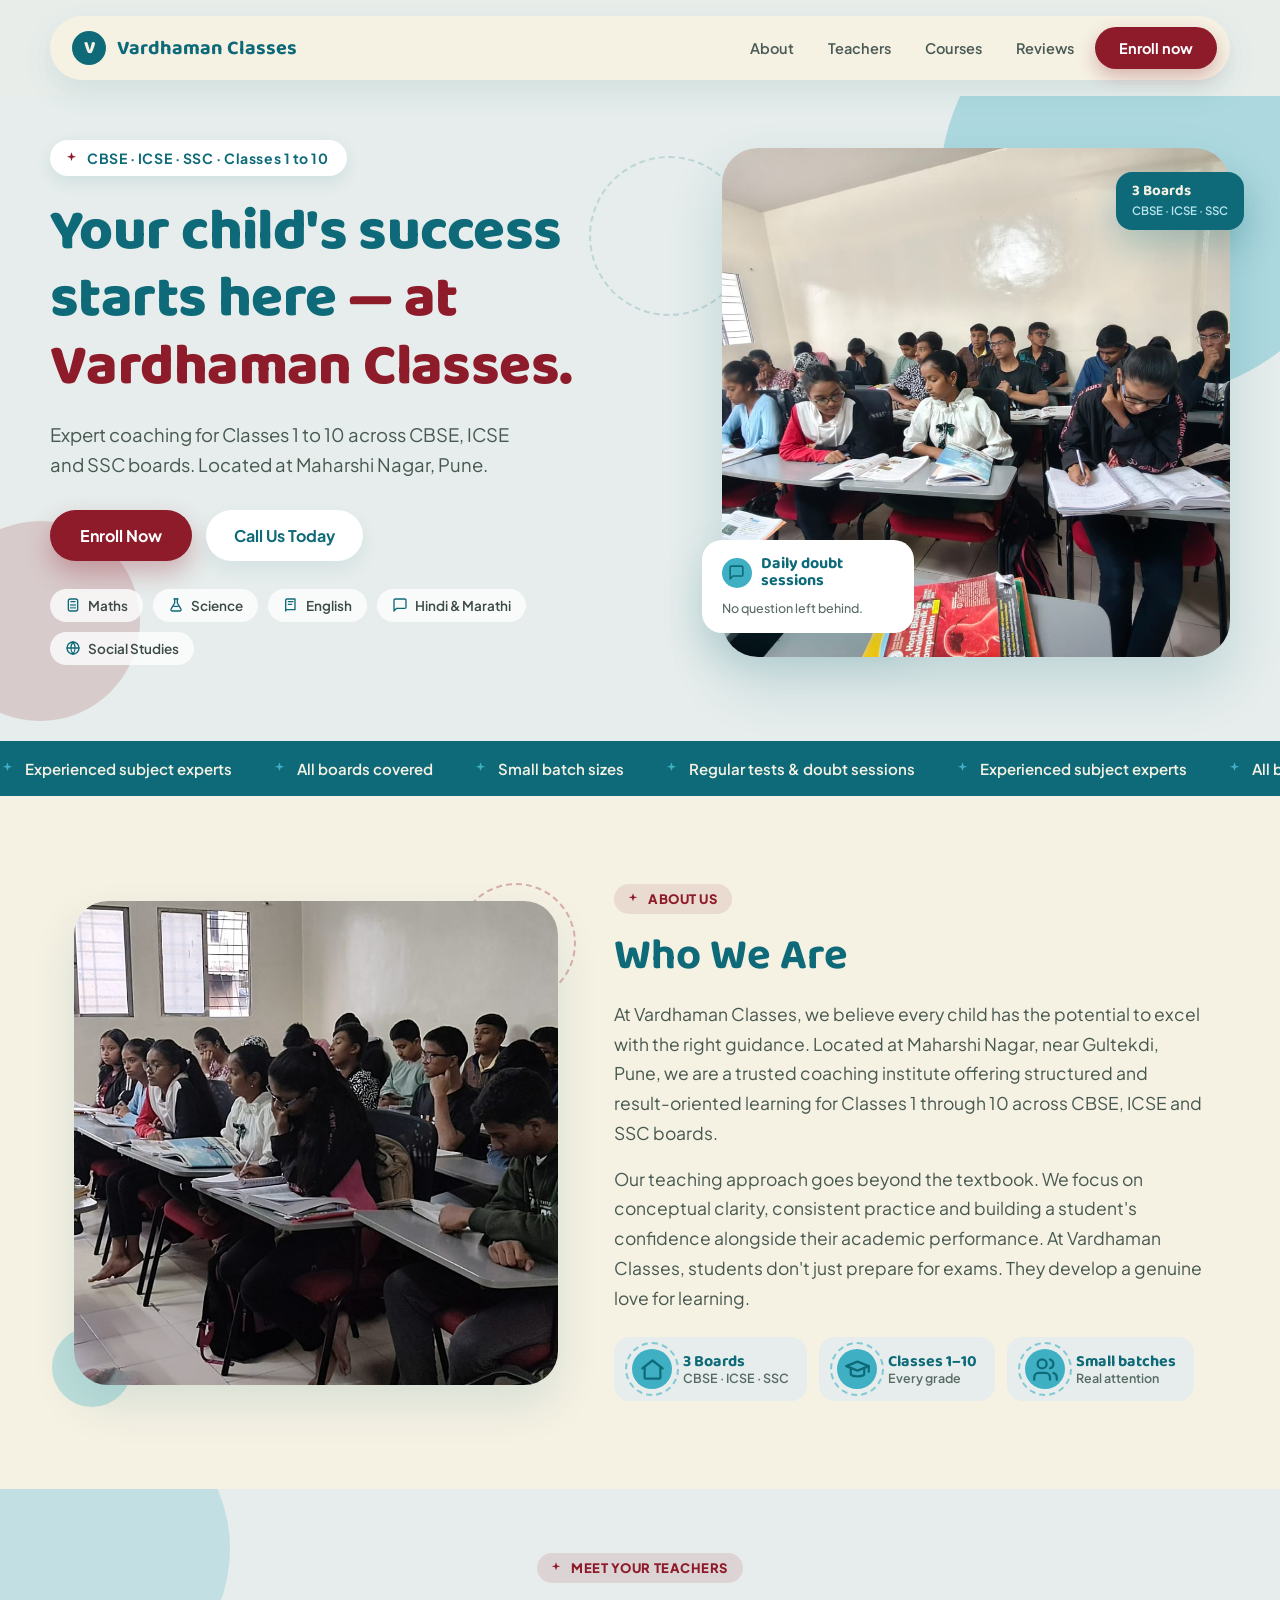
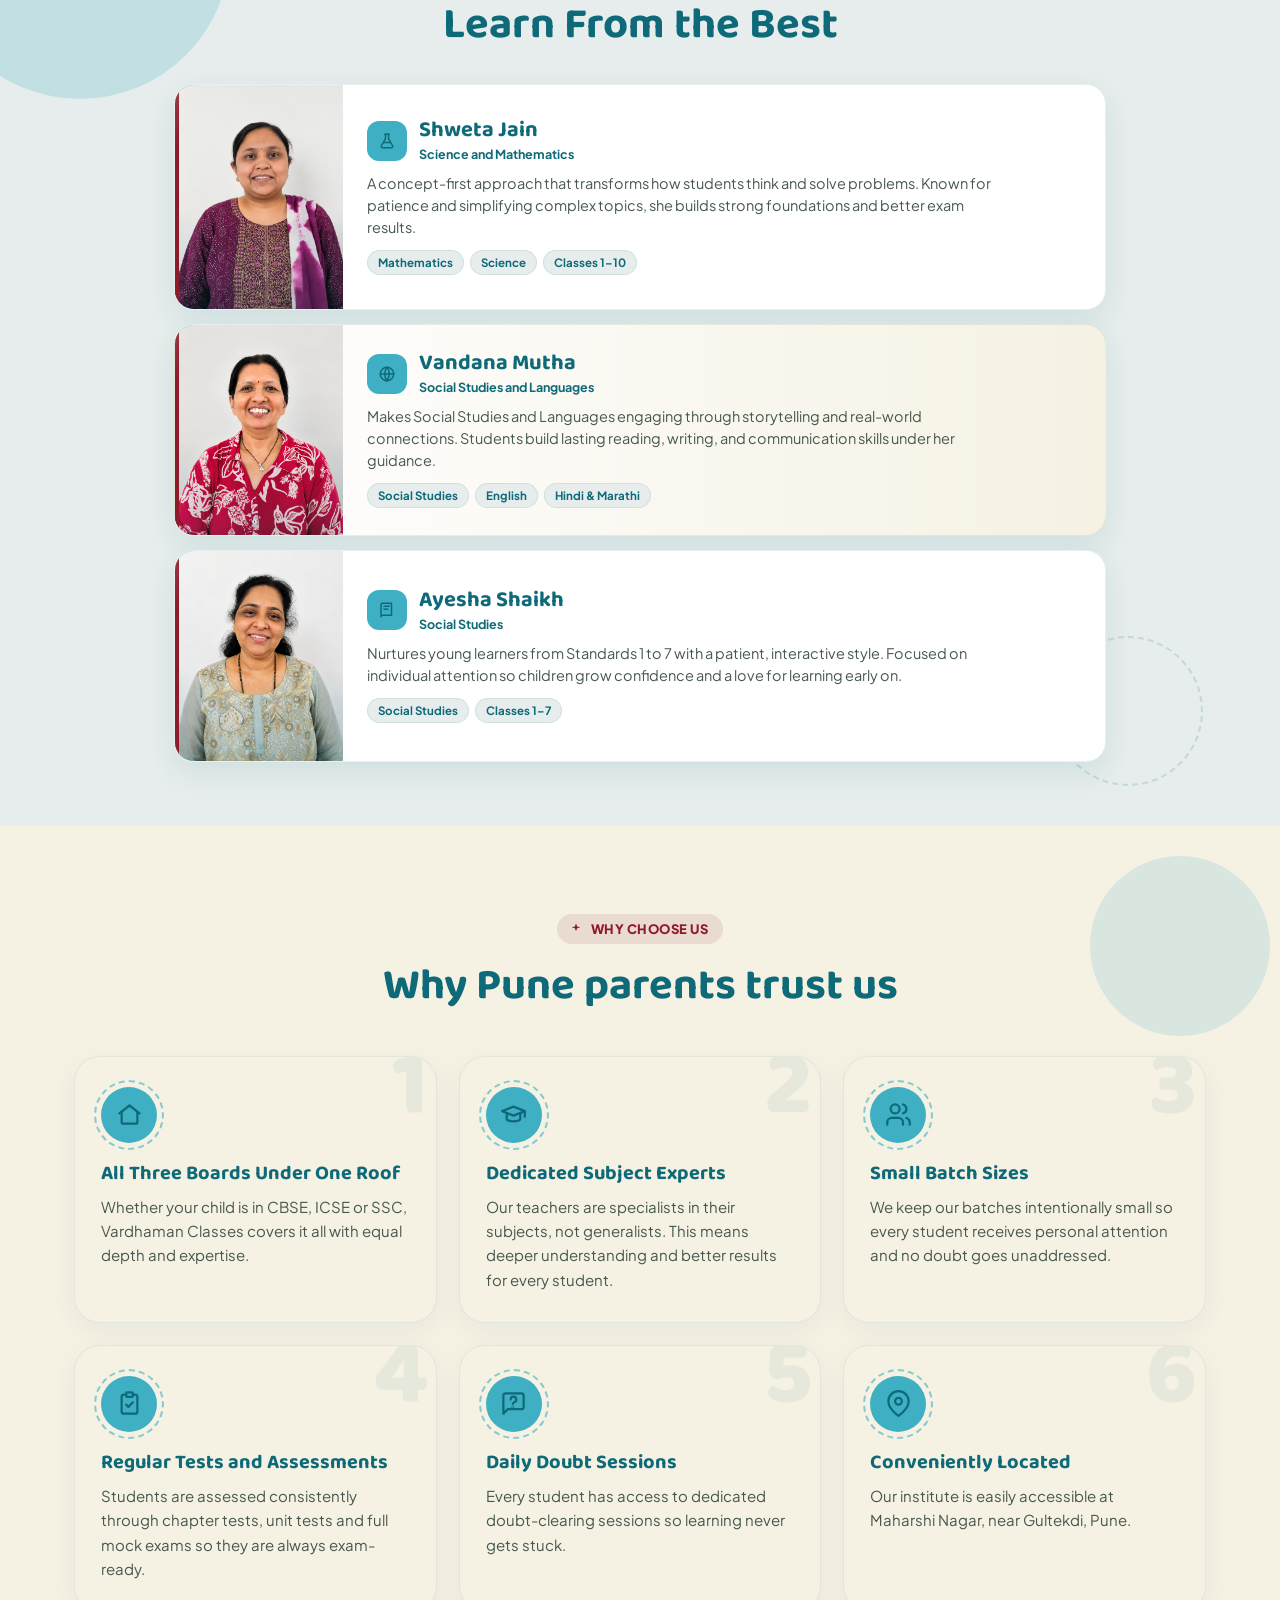
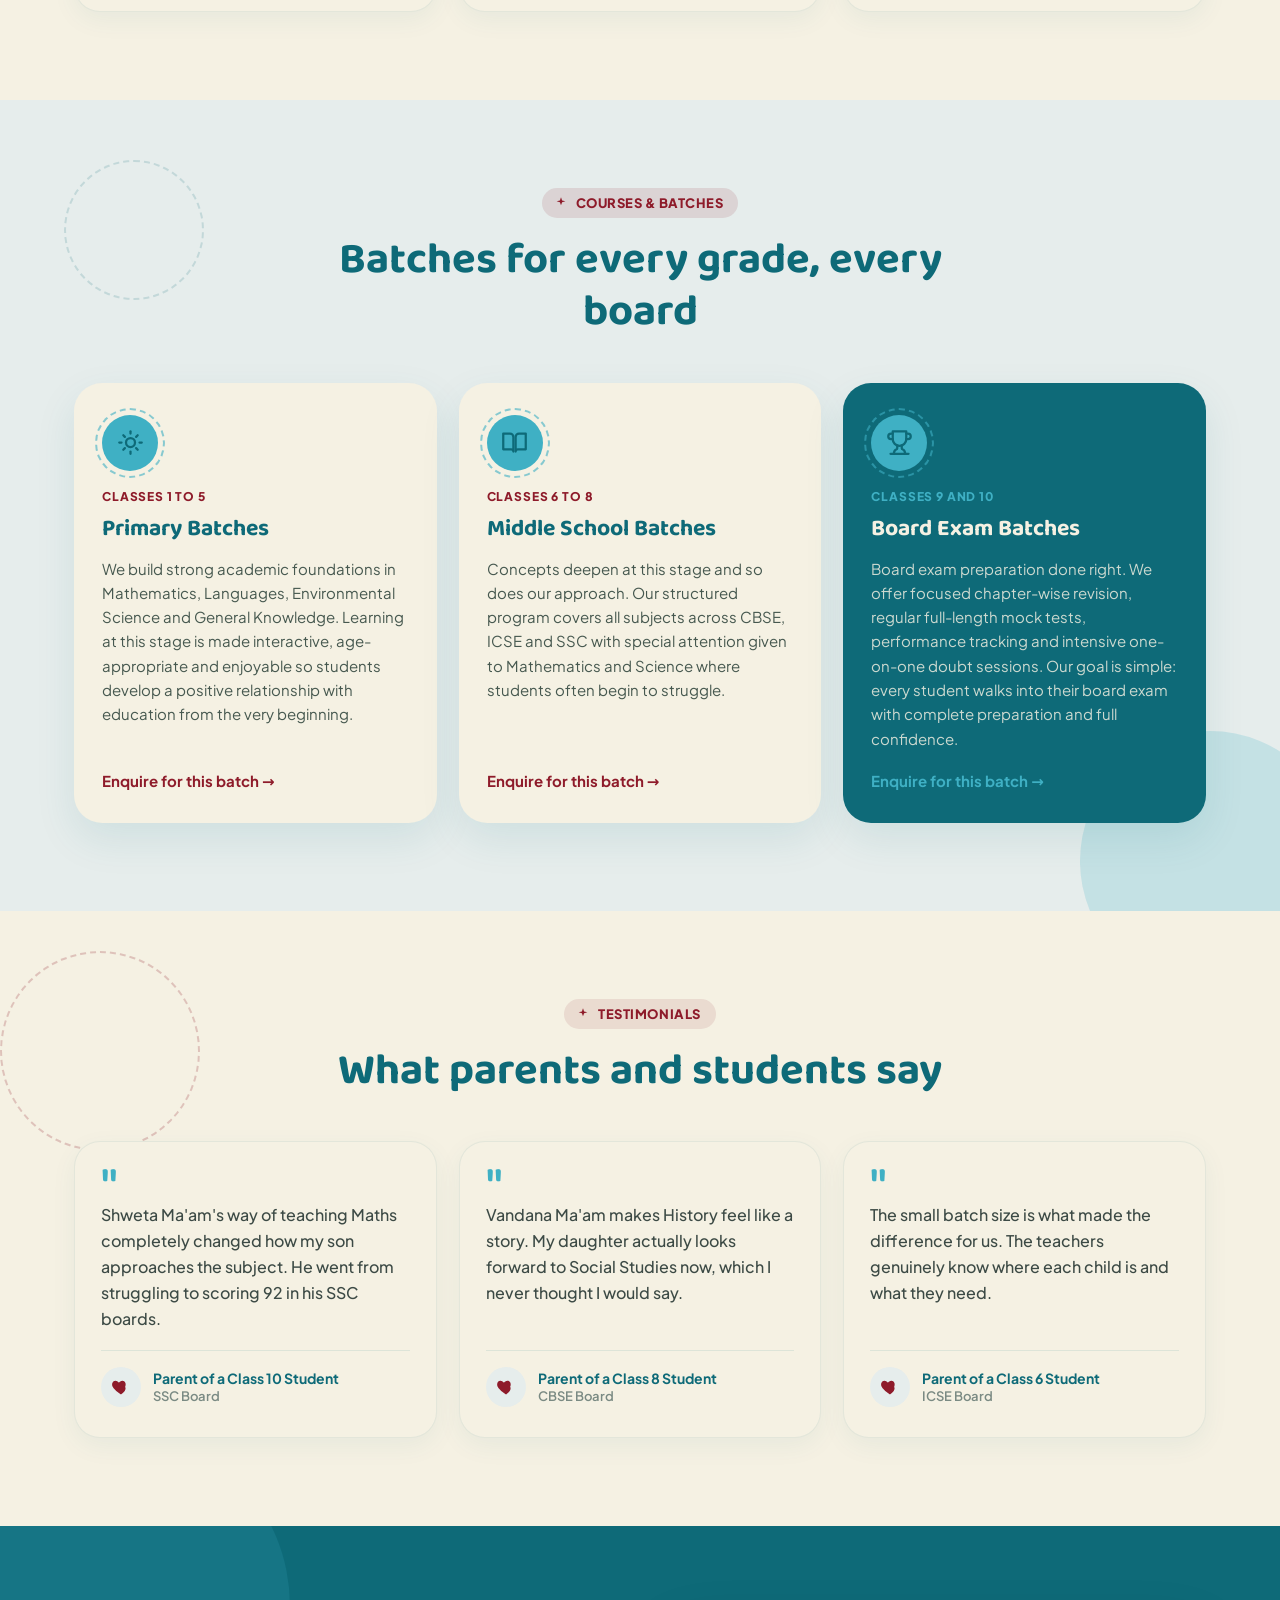
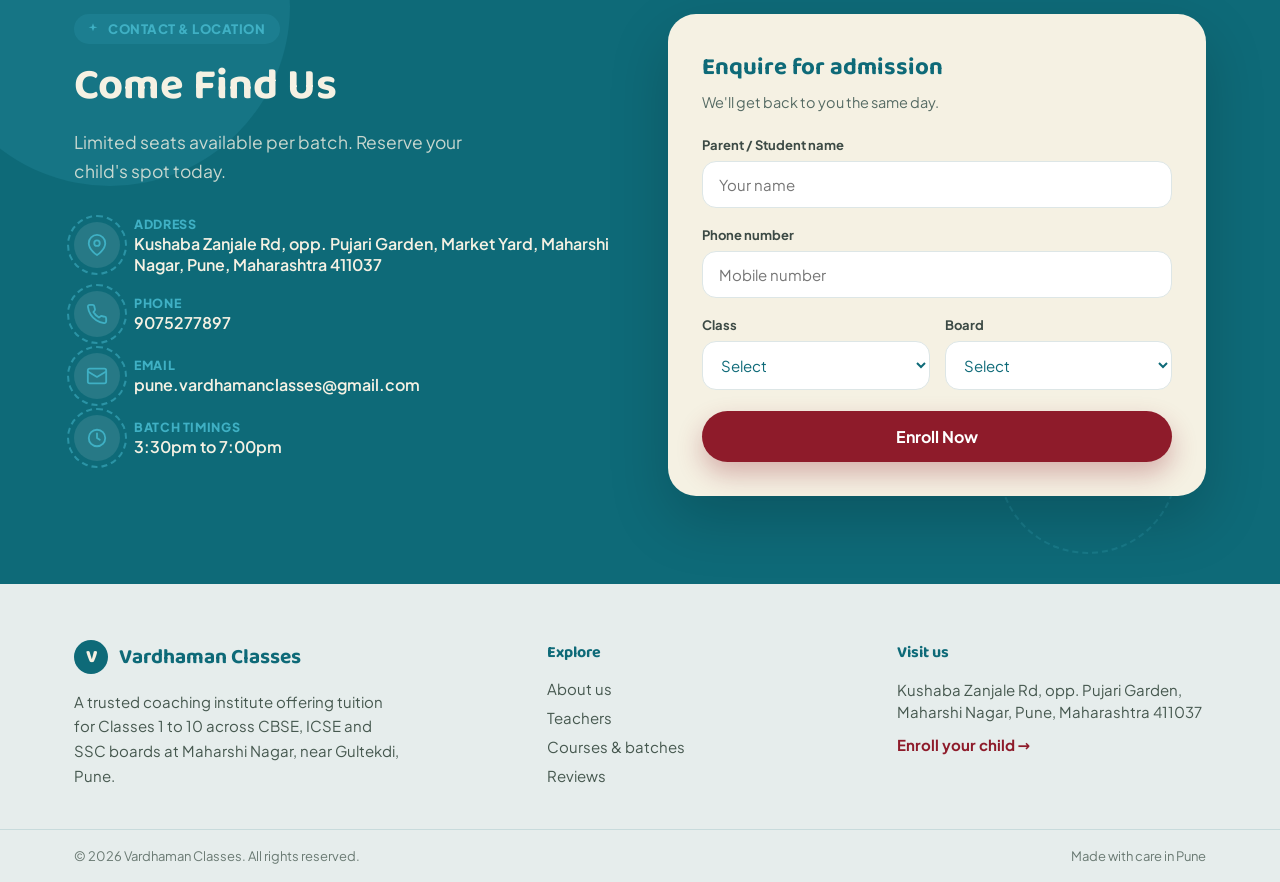
==== index.html @ 9eddd825 "Merge branch 'main' of https://github.com/PrachiDabi/VardhamanClasses" ====
<!DOCTYPE html>
<html lang="en">
<head>
  <meta charset="utf-8">
  <meta name="viewport" content="width=device-width, initial-scale=1">
  <title>Vardhaman Classes</title>
  <meta name="description" content="">
  <link rel="stylesheet" href="styles.css">
</head>
<body>

<div class="vc-page">

  <header class="vc-header">
    <nav class="vc-nav vc-pad-x">
      <a href="#home" class="vc-logo-link">
        <span class="vc-logo-icon" data-text="Navigation.BrandInitial"></span>
        <span class="vc-logo-text" data-text="Navigation.BrandName"></span>
      </a>
      <div class="vc-nav-actions">
        <span class="vc-navlinks" id="NavLinks"></span>
        <a href="#contact" class="vc-link vc-btn-nav" data-text="Navigation.EnrollLabel"></a>
      </div>
    </nav>
  </header>

  <section id="home" class="vc-section-anchor vc-hero">
    <div class="vc-blob vc-blob--hero-teal"></div>
    <div class="vc-blob vc-blob--hero-red"></div>
    <div class="vc-blob vc-blob--hero-ring"></div>
    <div class="vc-container vc-hero-grid vc-grid2 vc-pad-x">
      <div>
        <span class="vc-eyebrow vc-eyebrow--hero">
          <svg class="vc-icon-twinkle" width="15" height="15" viewBox="0 0 24 24" fill="#8E1B2A"><path d="M12 2l1.9 5.6L19.5 9l-5.6 1.9L12 16l-1.9-5.1L4.5 9l5.6-1.4z"/></svg>
          <span data-text="Hero.Tagline"></span>
        </span>
        <h1 class="vc-heading-xl">
          <span data-text="Hero.Heading"></span><span class="vc-text-accent" data-text="Hero.HeadingAccent"></span>
        </h1>
        <p class="vc-lead" data-text="Hero.Lead"></p>
        <div class="vc-actions">
          <a href="#contact" class="vc-link vc-btn-primary" data-text="Hero.PrimaryButton"></a>
          <a href="#contact" class="vc-link vc-btn-secondary" data-text="Hero.SecondaryButton" data-href="Hero.SecondaryHref"></a>
        </div>
        <div class="vc-tag-list" id="SubjectTags"></div>
      </div>
      <div class="vc-hero-media">
        <div class="vc-photo-frame vc-photo-fade" id="HeroPhotoFade" aria-label="Classroom photos"></div>
        <div class="vc-float-card vc-float-card--doubt">
          <div class="vc-float-card-row">
            <span class="vc-icon-circle">
              <svg width="17" height="17" viewBox="0 0 24 24" fill="none" stroke="#0E6A78" stroke-width="2.2" stroke-linecap="round" stroke-linejoin="round"><path d="M21 15a2 2 0 0 1-2 2H7l-4 4V5a2 2 0 0 1 2-2h14a2 2 0 0 1 2 2Z"/></svg>
            </span>
            <div class="vc-float-card-title" data-text="Hero.FloatingCardTitle"></div>
          </div>
          <div class="vc-float-card-body" data-text="Hero.FloatingCardBody"></div>
        </div>
        <div class="vc-board-badge">
          <div class="vc-board-badge-title" data-text="Hero.BoardsBadgeTitle"></div>
          <div class="vc-board-badge-sub" data-text="Hero.BoardsBadgeSubtitle"></div>
        </div>
      </div>
    </div>
  </section>

  <div class="vc-marquee-bar">
    <div class="vc-marquee-wrap">
      <div class="vc-marquee" id="TrustMarquee"></div>
    </div>
  </div>

  <section id="about" class="vc-section-anchor vc-about vc-grid2 vc-sec vc-pad-x">
    <div class="vc-about-media">
      <div class="vc-blob vc-blob--about-ring"></div>
      <div class="vc-blob vc-blob--about-teal"></div>
      <div class="vc-rise2 vc-photo-frame vc-photo-frame--about vc-photo-fade" id="AboutPhotoFade" aria-label="Classroom photos"></div>
    </div>
    <div>
      <span class="vc-rise2 vc-eyebrow">
        <svg class="vc-icon-twinkle" width="14" height="14" viewBox="0 0 24 24" fill="#8E1B2A"><path d="M12 2l1.9 5.6L19.5 9l-5.6 1.9L12 16l-1.9-5.1L4.5 9l5.6-1.4z"/></svg>
        <span data-text="About.Eyebrow"></span>
      </span>
      <h2 class="vc-rise2 vc-d1 vc-heading-lg" data-text="About.Heading"></h2>
      <div id="AboutParagraphs"></div>
      <div class="vc-rise2 vc-d3 vc-stats" id="AboutStats"></div>
    </div>
  </section>

  <section id="teachers" class="vc-section-anchor vc-section-muted vc-sec">
    <div class="vc-blob vc-blob--teachers"></div>
    <div class="vc-blob vc-blob--teachers-ring"></div>
    <div class="vc-section-inner vc-pad-x">
      <div class="vc-section-header">
        <span class="vc-rise2 vc-eyebrow vc-eyebrow--teachers">
          <svg class="vc-icon-twinkle" width="14" height="14" viewBox="0 0 24 24" fill="#8E1B2A"><path d="M12 2l1.9 5.6L19.5 9l-5.6 1.9L12 16l-1.9-5.1L4.5 9l5.6-1.4z"/></svg>
          <span data-text="Teachers.Eyebrow"></span>
        </span>
        <h2 class="vc-rise2 vc-d1 vc-heading-lg" data-text="Teachers.Heading"></h2>
      </div>
      <div class="vc-teacher-grid vc-stagger" id="TeacherGrid"></div>
    </div>
  </section>

  <section class="vc-section-anchor vc-section vc-pad-x">
    <div class="vc-blob vc-blob--reasons"></div>
    <div class="vc-section-header">
      <span class="vc-rise2 vc-eyebrow">
        <svg class="vc-icon-twinkle" width="14" height="14" viewBox="0 0 24 24" fill="#8E1B2A"><path d="M12 2l1.9 5.6L19.5 9l-5.6 1.9L12 16l-1.9-5.1L4.5 9l5.6-1.4z"/></svg>
        <span data-text="Reasons.Eyebrow"></span>
      </span>
      <h2 class="vc-rise2 vc-d1 vc-heading-lg" data-text="Reasons.Heading"></h2>
    </div>
    <div class="vc-grid3 vc-stagger" id="ReasonGrid"></div>
  </section>

  <section id="courses" class="vc-section-anchor vc-section-muted vc-sec">
    <div class="vc-blob vc-blob--courses"></div>
    <div class="vc-blob vc-blob--courses-ring"></div>
    <div class="vc-section-inner vc-pad-x">
      <div class="vc-section-header">
        <span class="vc-rise2 vc-eyebrow vc-eyebrow--courses">
          <svg class="vc-icon-twinkle" width="14" height="14" viewBox="0 0 24 24" fill="#8E1B2A"><path d="M12 2l1.9 5.6L19.5 9l-5.6 1.9L12 16l-1.9-5.1L4.5 9l5.6-1.4z"/></svg>
          <span data-text="Courses.Eyebrow"></span>
        </span>
        <h2 class="vc-rise2 vc-d1 vc-heading-lg" data-text="Courses.Heading"></h2>
      </div>
      <div class="vc-grid3 vc-stagger" id="BatchGrid"></div>
    </div>
  </section>

  <section id="reviews" class="vc-section-anchor vc-section vc-pad-x">
    <div class="vc-blob vc-blob--reviews-ring"></div>
    <div class="vc-section-header">
      <span class="vc-rise2 vc-eyebrow">
        <svg class="vc-icon-twinkle" width="14" height="14" viewBox="0 0 24 24" fill="#8E1B2A"><path d="M12 2l1.9 5.6L19.5 9l-5.6 1.9L12 16l-1.9-5.1L4.5 9l5.6-1.4z"/></svg>
        <span data-text="Reviews.Eyebrow"></span>
      </span>
      <h2 class="vc-rise2 vc-d1 vc-heading-lg" data-text="Reviews.Heading"></h2>
    </div>
    <div class="vc-grid3 vc-stagger" id="ReviewGrid"></div>
  </section>

  <section id="contact" class="vc-section-anchor vc-contact vc-sec">
    <div class="vc-blob vc-blob--contact-teal"></div>
    <div class="vc-blob vc-blob--contact-ring"></div>
    <div class="vc-container vc-contact-grid vc-grid2 vc-pad-x vc-section-inner">
      <div>
        <span class="vc-rise2 vc-eyebrow vc-eyebrow--contact">
          <svg class="vc-icon-twinkle" width="14" height="14" viewBox="0 0 24 24" fill="#3FB0C4"><path d="M12 2l1.9 5.6L19.5 9l-5.6 1.9L12 16l-1.9-5.1L4.5 9l5.6-1.4z"/></svg>
          <span data-text="Contact.Eyebrow"></span>
        </span>
        <h2 class="vc-rise2 vc-d1 vc-heading-lg vc-heading-lg--light" data-text="Contact.Heading"></h2>
        <p class="vc-rise2 vc-d2 vc-lead vc-lead--light" data-text="Contact.Lead"></p>
        <div class="vc-rise2 vc-d3 vc-contact-rows" id="ContactRows"></div>
      </div>

      <div class="vc-rise2 vc-d2 vc-form-panel">
        <div id="FormSuccess" class="vc-form-success" hidden>
          <div class="vc-form-success-icon">✓</div>
          <h3 class="vc-form-success-title" data-text="Contact.Form.SuccessTitle"></h3>
          <p class="vc-form-success-text" data-text="Contact.Form.SuccessMessage"></p>
          <button type="button" class="vc-form-reset" id="FormResetBtn" data-text="Contact.Form.ResetButton"></button>
        </div>
        <div id="FormPanel">
          <h3 class="vc-form-title" data-text="Contact.Form.Title"></h3>
          <p class="vc-form-subtitle" data-text="Contact.Form.Subtitle"></p>
          <form id="EnrollForm" class="vc-form-fields" novalidate>
            <label class="vc-field">
              <span class="vc-field-label" data-text="Contact.Form.NameLabel"></span>
              <input class="vc-field-input" id="FormName" name="name" data-placeholder="Contact.Form.NamePlaceholder" required>
            </label>
            <label class="vc-field">
              <span class="vc-field-label" data-text="Contact.Form.PhoneLabel"></span>
              <input class="vc-field-input" id="FormPhone" name="phone" data-placeholder="Contact.Form.PhonePlaceholder" required>
            </label>
            <div class="vc-form-row">
              <label class="vc-field">
                <span class="vc-field-label" data-text="Contact.Form.ClassLabel"></span>
                <select class="vc-field-input vc-field-input--select" id="FormGrade" name="grade">
                  <option value="" data-text="Contact.Form.ClassPlaceholder"></option>
                </select>
              </label>
              <label class="vc-field">
                <span class="vc-field-label" data-text="Contact.Form.BoardLabel"></span>
                <select class="vc-field-input vc-field-input--select" id="FormBoard" name="board">
                  <option value="" data-text="Contact.Form.ClassPlaceholder"></option>
                </select>
              </label>
            </div>
            <button type="submit" class="vc-link vc-btn-primary vc-form-submit" data-text="Contact.Form.SubmitButton"></button>
            <div class="vc-form-error" id="FormError" hidden data-text="Contact.Form.ErrorMessage"></div>
          </form>
        </div>
      </div>
    </div>
  </section>

  <footer class="vc-footer">
    <div class="vc-footer-grid vc-pad-x">
      <div>
        <div class="vc-footer-brand">
          <span class="vc-logo-icon" data-text="Footer.BrandInitial"></span>
          <span class="vc-footer-logo-text" data-text="Footer.BrandName"></span>
        </div>
        <p class="vc-footer-desc" data-text="Footer.Description"></p>
      </div>
      <div>
        <div class="vc-footer-heading" data-text="Footer.ExploreHeading"></div>
        <div class="vc-footer-links" id="FooterLinks"></div>
      </div>
      <div>
        <div class="vc-footer-heading" data-text="Footer.VisitHeading"></div>
        <div class="vc-footer-visit">
          <span><span data-text="Footer.AddressLine1"></span><br><span data-text="Footer.AddressLine2"></span></span>
          <a href="#contact" class="vc-link vc-footer-enroll" data-text="Footer.EnrollLink"></a>
        </div>
      </div>
    </div>
    <div class="vc-footer-bar">
      <div class="vc-footer-bar-inner vc-pad-x">
        <span id="CopyrightText"></span>
        <span data-text="Footer.Tagline"></span>
      </div>
    </div>
  </footer>

</div>

<script src="content.js"></script>
<script src="script.js"></script>
</body>
</html>
---- styles.css ----
/* devanagari */
  @font-face {
    font-family: 'Baloo 2';
    font-style: normal;
    font-weight: 500;
    font-display: swap;
    src: url("assets/6ccb0ebc-e038-4bd1-8891-a103fa985c6a.woff2") format('woff2');
    unicode-range: U+0900-097F, U+1CD0-1CF9, U+200C-200D, U+20A8, U+20B9, U+20F0, U+25CC, U+A830-A839, U+A8E0-A8FF, U+11B00-11B09;
  }

  /* vietnamese */
  @font-face {
    font-family: 'Baloo 2';
    font-style: normal;
    font-weight: 500;
    font-display: swap;
    src: url("assets/c7738c8e-c5d6-49de-beea-738d5f685026.woff2") format('woff2');
    unicode-range: U+0102-0103, U+0110-0111, U+0128-0129, U+0168-0169, U+01A0-01A1, U+01AF-01B0, U+0300-0301, U+0303-0304, U+0308-0309, U+0323, U+0329, U+1EA0-1EF9, U+20AB;
  }

  /* latin-ext */
  @font-face {
    font-family: 'Baloo 2';
    font-style: normal;
    font-weight: 500;
    font-display: swap;
    src: url("assets/5fad785d-a819-486f-9508-4cfa91f8b4df.woff2") format('woff2');
    unicode-range: U+0100-02BA, U+02BD-02C5, U+02C7-02CC, U+02CE-02D7, U+02DD-02FF, U+0304, U+0308, U+0329, U+1D00-1DBF, U+1E00-1E9F, U+1EF2-1EFF, U+2020, U+20A0-20AB, U+20AD-20C0, U+2113, U+2C60-2C7F, U+A720-A7FF;
  }

  /* latin */
  @font-face {
    font-family: 'Baloo 2';
    font-style: normal;
    font-weight: 500;
    font-display: swap;
    src: url("assets/ccffdc59-f78f-4c13-9918-10d30cff7e23.woff2") format('woff2');
    unicode-range: U+0000-00FF, U+0131, U+0152-0153, U+02BB-02BC, U+02C6, U+02DA, U+02DC, U+0304, U+0308, U+0329, U+2000-206F, U+20AC, U+2122, U+2191, U+2193, U+2212, U+2215, U+FEFF, U+FFFD;
  }

  /* devanagari */
  @font-face {
    font-family: 'Baloo 2';
    font-style: normal;
    font-weight: 600;
    font-display: swap;
    src: url("assets/6ccb0ebc-e038-4bd1-8891-a103fa985c6a.woff2") format('woff2');
    unicode-range: U+0900-097F, U+1CD0-1CF9, U+200C-200D, U+20A8, U+20B9, U+20F0, U+25CC, U+A830-A839, U+A8E0-A8FF, U+11B00-11B09;
  }

  /* vietnamese */
  @font-face {
    font-family: 'Baloo 2';
    font-style: normal;
    font-weight: 600;
    font-display: swap;
    src: url("assets/c7738c8e-c5d6-49de-beea-738d5f685026.woff2") format('woff2');
    unicode-range: U+0102-0103, U+0110-0111, U+0128-0129, U+0168-0169, U+01A0-01A1, U+01AF-01B0, U+0300-0301, U+0303-0304, U+0308-0309, U+0323, U+0329, U+1EA0-1EF9, U+20AB;
  }

  /* latin-ext */
  @font-face {
    font-family: 'Baloo 2';
    font-style: normal;
    font-weight: 600;
    font-display: swap;
    src: url("assets/5fad785d-a819-486f-9508-4cfa91f8b4df.woff2") format('woff2');
    unicode-range: U+0100-02BA, U+02BD-02C5, U+02C7-02CC, U+02CE-02D7, U+02DD-02FF, U+0304, U+0308, U+0329, U+1D00-1DBF, U+1E00-1E9F, U+1EF2-1EFF, U+2020, U+20A0-20AB, U+20AD-20C0, U+2113, U+2C60-2C7F, U+A720-A7FF;
  }

  /* latin */
  @font-face {
    font-family: 'Baloo 2';
    font-style: normal;
    font-weight: 600;
    font-display: swap;
    src: url("assets/ccffdc59-f78f-4c13-9918-10d30cff7e23.woff2") format('woff2');
    unicode-range: U+0000-00FF, U+0131, U+0152-0153, U+02BB-02BC, U+02C6, U+02DA, U+02DC, U+0304, U+0308, U+0329, U+2000-206F, U+20AC, U+2122, U+2191, U+2193, U+2212, U+2215, U+FEFF, U+FFFD;
  }

  /* devanagari */
  @font-face {
    font-family: 'Baloo 2';
    font-style: normal;
    font-weight: 700;
    font-display: swap;
    src: url("assets/6ccb0ebc-e038-4bd1-8891-a103fa985c6a.woff2") format('woff2');
    unicode-range: U+0900-097F, U+1CD0-1CF9, U+200C-200D, U+20A8, U+20B9, U+20F0, U+25CC, U+A830-A839, U+A8E0-A8FF, U+11B00-11B09;
  }

  /* vietnamese */
  @font-face {
    font-family: 'Baloo 2';
    font-style: normal;
    font-weight: 700;
    font-display: swap;
    src: url("assets/c7738c8e-c5d6-49de-beea-738d5f685026.woff2") format('woff2');
    unicode-range: U+0102-0103, U+0110-0111, U+0128-0129, U+0168-0169, U+01A0-01A1, U+01AF-01B0, U+0300-0301, U+0303-0304, U+0308-0309, U+0323, U+0329, U+1EA0-1EF9, U+20AB;
  }

  /* latin-ext */
  @font-face {
    font-family: 'Baloo 2';
    font-style: normal;
    font-weight: 700;
    font-display: swap;
    src: url("assets/5fad785d-a819-486f-9508-4cfa91f8b4df.woff2") format('woff2');
    unicode-range: U+0100-02BA, U+02BD-02C5, U+02C7-02CC, U+02CE-02D7, U+02DD-02FF, U+0304, U+0308, U+0329, U+1D00-1DBF, U+1E00-1E9F, U+1EF2-1EFF, U+2020, U+20A0-20AB, U+20AD-20C0, U+2113, U+2C60-2C7F, U+A720-A7FF;
  }

  /* latin */
  @font-face {
    font-family: 'Baloo 2';
    font-style: normal;
    font-weight: 700;
    font-display: swap;
    src: url("assets/ccffdc59-f78f-4c13-9918-10d30cff7e23.woff2") format('woff2');
    unicode-range: U+0000-00FF, U+0131, U+0152-0153, U+02BB-02BC, U+02C6, U+02DA, U+02DC, U+0304, U+0308, U+0329, U+2000-206F, U+20AC, U+2122, U+2191, U+2193, U+2212, U+2215, U+FEFF, U+FFFD;
  }

  /* devanagari */
  @font-face {
    font-family: 'Baloo 2';
    font-style: normal;
    font-weight: 800;
    font-display: swap;
    src: url("assets/6ccb0ebc-e038-4bd1-8891-a103fa985c6a.woff2") format('woff2');
    unicode-range: U+0900-097F, U+1CD0-1CF9, U+200C-200D, U+20A8, U+20B9, U+20F0, U+25CC, U+A830-A839, U+A8E0-A8FF, U+11B00-11B09;
  }

  /* vietnamese */
  @font-face {
    font-family: 'Baloo 2';
    font-style: normal;
    font-weight: 800;
    font-display: swap;
    src: url("assets/c7738c8e-c5d6-49de-beea-738d5f685026.woff2") format('woff2');
    unicode-range: U+0102-0103, U+0110-0111, U+0128-0129, U+0168-0169, U+01A0-01A1, U+01AF-01B0, U+0300-0301, U+0303-0304, U+0308-0309, U+0323, U+0329, U+1EA0-1EF9, U+20AB;
  }

  /* latin-ext */
  @font-face {
    font-family: 'Baloo 2';
    font-style: normal;
    font-weight: 800;
    font-display: swap;
    src: url("assets/5fad785d-a819-486f-9508-4cfa91f8b4df.woff2") format('woff2');
    unicode-range: U+0100-02BA, U+02BD-02C5, U+02C7-02CC, U+02CE-02D7, U+02DD-02FF, U+0304, U+0308, U+0329, U+1D00-1DBF, U+1E00-1E9F, U+1EF2-1EFF, U+2020, U+20A0-20AB, U+20AD-20C0, U+2113, U+2C60-2C7F, U+A720-A7FF;
  }

  /* latin */
  @font-face {
    font-family: 'Baloo 2';
    font-style: normal;
    font-weight: 800;
    font-display: swap;
    src: url("assets/ccffdc59-f78f-4c13-9918-10d30cff7e23.woff2") format('woff2');
    unicode-range: U+0000-00FF, U+0131, U+0152-0153, U+02BB-02BC, U+02C6, U+02DA, U+02DC, U+0304, U+0308, U+0329, U+2000-206F, U+20AC, U+2122, U+2191, U+2193, U+2212, U+2215, U+FEFF, U+FFFD;
  }

  /* cyrillic-ext */
  @font-face {
    font-family: 'Plus Jakarta Sans';
    font-style: normal;
    font-weight: 400;
    font-display: swap;
    src: url("assets/60d7d8e4-d3d5-42df-9212-4b5cdeab977c.woff2") format('woff2');
    unicode-range: U+0460-052F, U+1C80-1C8A, U+20B4, U+2DE0-2DFF, U+A640-A69F, U+FE2E-FE2F;
  }

  /* vietnamese */
  @font-face {
    font-family: 'Plus Jakarta Sans';
    font-style: normal;
    font-weight: 400;
    font-display: swap;
    src: url("assets/648f3d69-f89b-42ea-ae6c-a97b70862723.woff2") format('woff2');
    unicode-range: U+0102-0103, U+0110-0111, U+0128-0129, U+0168-0169, U+01A0-01A1, U+01AF-01B0, U+0300-0301, U+0303-0304, U+0308-0309, U+0323, U+0329, U+1EA0-1EF9, U+20AB;
  }

  /* latin-ext */
  @font-face {
    font-family: 'Plus Jakarta Sans';
    font-style: normal;
    font-weight: 400;
    font-display: swap;
    src: url("assets/6499b8f7-0cdd-466b-9b5c-37579380efb8.woff2") format('woff2');
    unicode-range: U+0100-02BA, U+02BD-02C5, U+02C7-02CC, U+02CE-02D7, U+02DD-02FF, U+0304, U+0308, U+0329, U+1D00-1DBF, U+1E00-1E9F, U+1EF2-1EFF, U+2020, U+20A0-20AB, U+20AD-20C0, U+2113, U+2C60-2C7F, U+A720-A7FF;
  }

  /* latin */
  @font-face {
    font-family: 'Plus Jakarta Sans';
    font-style: normal;
    font-weight: 400;
    font-display: swap;
    src: url("assets/acd5920f-f824-4206-af33-7de50f81c722.woff2") format('woff2');
    unicode-range: U+0000-00FF, U+0131, U+0152-0153, U+02BB-02BC, U+02C6, U+02DA, U+02DC, U+0304, U+0308, U+0329, U+2000-206F, U+20AC, U+2122, U+2191, U+2193, U+2212, U+2215, U+FEFF, U+FFFD;
  }

  /* cyrillic-ext */
  @font-face {
    font-family: 'Plus Jakarta Sans';
    font-style: normal;
    font-weight: 500;
    font-display: swap;
    src: url("assets/60d7d8e4-d3d5-42df-9212-4b5cdeab977c.woff2") format('woff2');
    unicode-range: U+0460-052F, U+1C80-1C8A, U+20B4, U+2DE0-2DFF, U+A640-A69F, U+FE2E-FE2F;
  }

  /* vietnamese */
  @font-face {
    font-family: 'Plus Jakarta Sans';
    font-style: normal;
    font-weight: 500;
    font-display: swap;
    src: url("assets/648f3d69-f89b-42ea-ae6c-a97b70862723.woff2") format('woff2');
    unicode-range: U+0102-0103, U+0110-0111, U+0128-0129, U+0168-0169, U+01A0-01A1, U+01AF-01B0, U+0300-0301, U+0303-0304, U+0308-0309, U+0323, U+0329, U+1EA0-1EF9, U+20AB;
  }

  /* latin-ext */
  @font-face {
    font-family: 'Plus Jakarta Sans';
    font-style: normal;
    font-weight: 500;
    font-display: swap;
    src: url("assets/6499b8f7-0cdd-466b-9b5c-37579380efb8.woff2") format('woff2');
    unicode-range: U+0100-02BA, U+02BD-02C5, U+02C7-02CC, U+02CE-02D7, U+02DD-02FF, U+0304, U+0308, U+0329, U+1D00-1DBF, U+1E00-1E9F, U+1EF2-1EFF, U+2020, U+20A0-20AB, U+20AD-20C0, U+2113, U+2C60-2C7F, U+A720-A7FF;
  }

  /* latin */
  @font-face {
    font-family: 'Plus Jakarta Sans';
    font-style: normal;
    font-weight: 500;
    font-display: swap;
    src: url("assets/acd5920f-f824-4206-af33-7de50f81c722.woff2") format('woff2');
    unicode-range: U+0000-00FF, U+0131, U+0152-0153, U+02BB-02BC, U+02C6, U+02DA, U+02DC, U+0304, U+0308, U+0329, U+2000-206F, U+20AC, U+2122, U+2191, U+2193, U+2212, U+2215, U+FEFF, U+FFFD;
  }

  /* cyrillic-ext */
  @font-face {
    font-family: 'Plus Jakarta Sans';
    font-style: normal;
    font-weight: 600;
    font-display: swap;
    src: url("assets/60d7d8e4-d3d5-42df-9212-4b5cdeab977c.woff2") format('woff2');
    unicode-range: U+0460-052F, U+1C80-1C8A, U+20B4, U+2DE0-2DFF, U+A640-A69F, U+FE2E-FE2F;
  }

  /* vietnamese */
  @font-face {
    font-family: 'Plus Jakarta Sans';
    font-style: normal;
    font-weight: 600;
    font-display: swap;
    src: url("assets/648f3d69-f89b-42ea-ae6c-a97b70862723.woff2") format('woff2');
    unicode-range: U+0102-0103, U+0110-0111, U+0128-0129, U+0168-0169, U+01A0-01A1, U+01AF-01B0, U+0300-0301, U+0303-0304, U+0308-0309, U+0323, U+0329, U+1EA0-1EF9, U+20AB;
  }

  /* latin-ext */
  @font-face {
    font-family: 'Plus Jakarta Sans';
    font-style: normal;
    font-weight: 600;
    font-display: swap;
    src: url("assets/6499b8f7-0cdd-466b-9b5c-37579380efb8.woff2") format('woff2');
    unicode-range: U+0100-02BA, U+02BD-02C5, U+02C7-02CC, U+02CE-02D7, U+02DD-02FF, U+0304, U+0308, U+0329, U+1D00-1DBF, U+1E00-1E9F, U+1EF2-1EFF, U+2020, U+20A0-20AB, U+20AD-20C0, U+2113, U+2C60-2C7F, U+A720-A7FF;
  }

  /* latin */
  @font-face {
    font-family: 'Plus Jakarta Sans';
    font-style: normal;
    font-weight: 600;
    font-display: swap;
    src: url("assets/acd5920f-f824-4206-af33-7de50f81c722.woff2") format('woff2');
    unicode-range: U+0000-00FF, U+0131, U+0152-0153, U+02BB-02BC, U+02C6, U+02DA, U+02DC, U+0304, U+0308, U+0329, U+2000-206F, U+20AC, U+2122, U+2191, U+2193, U+2212, U+2215, U+FEFF, U+FFFD;
  }

  /* cyrillic-ext */
  @font-face {
    font-family: 'Plus Jakarta Sans';
    font-style: normal;
    font-weight: 700;
    font-display: swap;
    src: url("assets/60d7d8e4-d3d5-42df-9212-4b5cdeab977c.woff2") format('woff2');
    unicode-range: U+0460-052F, U+1C80-1C8A, U+20B4, U+2DE0-2DFF, U+A640-A69F, U+FE2E-FE2F;
  }

  /* vietnamese */
  @font-face {
    font-family: 'Plus Jakarta Sans';
    font-style: normal;
    font-weight: 700;
    font-display: swap;
    src: url("assets/648f3d69-f89b-42ea-ae6c-a97b70862723.woff2") format('woff2');
    unicode-range: U+0102-0103, U+0110-0111, U+0128-0129, U+0168-0169, U+01A0-01A1, U+01AF-01B0, U+0300-0301, U+0303-0304, U+0308-0309, U+0323, U+0329, U+1EA0-1EF9, U+20AB;
  }

  /* latin-ext */
  @font-face {
    font-family: 'Plus Jakarta Sans';
    font-style: normal;
    font-weight: 700;
    font-display: swap;
    src: url("assets/6499b8f7-0cdd-466b-9b5c-37579380efb8.woff2") format('woff2');
    unicode-range: U+0100-02BA, U+02BD-02C5, U+02C7-02CC, U+02CE-02D7, U+02DD-02FF, U+0304, U+0308, U+0329, U+1D00-1DBF, U+1E00-1E9F, U+1EF2-1EFF, U+2020, U+20A0-20AB, U+20AD-20C0, U+2113, U+2C60-2C7F, U+A720-A7FF;
  }

  /* latin */
  @font-face {
    font-family: 'Plus Jakarta Sans';
    font-style: normal;
    font-weight: 700;
    font-display: swap;
    src: url("assets/acd5920f-f824-4206-af33-7de50f81c722.woff2") format('woff2');
    unicode-range: U+0000-00FF, U+0131, U+0152-0153, U+02BB-02BC, U+02C6, U+02DA, U+02DC, U+0304, U+0308, U+0329, U+2000-206F, U+20AC, U+2122, U+2191, U+2193, U+2212, U+2215, U+FEFF, U+FFFD;
  }

  /* cyrillic-ext */
  @font-face {
    font-family: 'Plus Jakarta Sans';
    font-style: normal;
    font-weight: 800;
    font-display: swap;
    src: url("assets/60d7d8e4-d3d5-42df-9212-4b5cdeab977c.woff2") format('woff2');
    unicode-range: U+0460-052F, U+1C80-1C8A, U+20B4, U+2DE0-2DFF, U+A640-A69F, U+FE2E-FE2F;
  }

  /* vietnamese */
  @font-face {
    font-family: 'Plus Jakarta Sans';
    font-style: normal;
    font-weight: 800;
    font-display: swap;
    src: url("assets/648f3d69-f89b-42ea-ae6c-a97b70862723.woff2") format('woff2');
    unicode-range: U+0102-0103, U+0110-0111, U+0128-0129, U+0168-0169, U+01A0-01A1, U+01AF-01B0, U+0300-0301, U+0303-0304, U+0308-0309, U+0323, U+0329, U+1EA0-1EF9, U+20AB;
  }

  /* latin-ext */
  @font-face {
    font-family: 'Plus Jakarta Sans';
    font-style: normal;
    font-weight: 800;
    font-display: swap;
    src: url("assets/6499b8f7-0cdd-466b-9b5c-37579380efb8.woff2") format('woff2');
    unicode-range: U+0100-02BA, U+02BD-02C5, U+02C7-02CC, U+02CE-02D7, U+02DD-02FF, U+0304, U+0308, U+0329, U+1D00-1DBF, U+1E00-1E9F, U+1EF2-1EFF, U+2020, U+20A0-20AB, U+20AD-20C0, U+2113, U+2C60-2C7F, U+A720-A7FF;
  }

  /* latin */
  @font-face {
    font-family: 'Plus Jakarta Sans';
    font-style: normal;
    font-weight: 800;
    font-display: swap;
    src: url("assets/acd5920f-f824-4206-af33-7de50f81c722.woff2") format('woff2');
    unicode-range: U+0000-00FF, U+0131, U+0152-0153, U+02BB-02BC, U+02C6, U+02DA, U+02DC, U+0304, U+0308, U+0329, U+2000-206F, U+20AC, U+2122, U+2191, U+2193, U+2212, U+2215, U+FEFF, U+FFFD;
  }


:root {
  /* Brand */
  --Cream: #F5F1E3;
  --Teal: #0E6A78;
  --Maroon: #8E1B2A;
  --Mint: #E6EDEC;
  --Cyan: #3FB0C4;
  --CyanPale: #B9E6EE;
  --White: #fff;

  /* Text */
  --TextBody: #46584f;
  --TextMuted: #566b64;
  --TextDark: #3c4a45;
  --TextNav: #4a5a55;
  --TextCaption: #5f7d73;
  --TextSubtle: #5a6b64;
  --TextLabel: #9aa89f;
  --TextQuote: #7a8a83;
  --TextFooter: #6a7a73;
  --TextError: #c0451a;

  /* Borders & stripes */
  --BorderSoft: #d2e0e1;
  --BorderInput: #dde6e6;
  --StripeA: #d9e8ea;
  --StripeB: #cbe1e4;
  --StripeC: #dde9ea;
  --StripeD: #cfe4e7;

  /* Alpha / overlays */
  --CyanAlpha60: rgba(63, 176, 196, 0.6);
  --MintAlpha86: rgba(230, 237, 236, 0.86);
  --TealAlpha10: rgba(14, 106, 120, 0.1);
  --MaroonAlpha28: rgba(142, 27, 42, 0.28);
  --CyanAlpha34: rgba(63, 176, 196, 0.34);
  --MaroonAlpha16: rgba(142, 27, 42, 0.16);
  --TealAlpha18: rgba(14, 106, 120, 0.18);
  --MaroonAlpha10: rgba(142, 27, 42, 0.1);
  --MaroonAlpha12: rgba(142, 27, 42, 0.12);
  --CyanAlpha16: rgba(63, 176, 196, 0.16);
  --CreamAlpha80: rgba(245, 241, 227, 0.8);
  --MaroonAlpha30: rgba(142, 27, 42, 0.3);
  --TealAlpha08: rgba(14, 106, 120, 0.08);
  --WhiteAlpha78: rgba(255, 255, 255, 0.78);
  --TealAlpha12: rgba(14, 106, 120, 0.12);
  --WhiteAlpha85: rgba(255, 255, 255, 0.85);
  --TealAlpha28: rgba(14, 106, 120, 0.28);
  --CyanAlpha30: rgba(63, 176, 196, 0.3);
  --CyanAlpha22: rgba(63, 176, 196, 0.22);
  --TealAlpha16: rgba(14, 106, 120, 0.16);
  --TealAlpha06: rgba(14, 106, 120, 0.06);
  --CyanAlpha20: rgba(63, 176, 196, 0.2);
  --CreamAlpha82: rgba(245, 241, 227, 0.82);
  --MaroonAlpha22: rgba(142, 27, 42, 0.22);
  --WhiteAlpha10: rgba(255, 255, 255, 0.1);
  --BlackAlpha18: rgba(0, 0, 0, 0.18);
  --TealAlpha14: rgba(14, 106, 120, 0.14);
}

  * {
    box-sizing: border-box;
  }

  html {
    scroll-behavior: smooth;
  }

  body {
    margin: 0;
  }

  input,
  select,
  textarea,
  button {
    font-family: inherit;
  }

  @keyframes vc-rise {
    from {
      opacity: 0;
      transform: translateY(16px)
    }

    to {
      opacity: 1;
      transform: none
    }
  }

  @keyframes vc-float {

    0%,
    100% {
      transform: translateY(0)
    }

    50% {
      transform: translateY(-14px)
    }
  }

  @keyframes vc-float2 {

    0%,
    100% {
      transform: translateY(0) rotate(0deg)
    }

    50% {
      transform: translateY(16px) rotate(10deg)
    }
  }

  @keyframes vc-spin {
    to {
      transform: rotate(360deg)
    }
  }

  @keyframes vc-spinr {
    to {
      transform: rotate(-360deg)
    }
  }

  @keyframes vc-twinkle {

    0%,
    100% {
      opacity: .4;
      transform: scale(.82)
    }

    50% {
      opacity: 1;
      transform: scale(1.14)
    }
  }

  @keyframes vc-marquee {
    from {
      transform: translateX(0)
    }

    to {
      transform: translateX(-50%)
    }
  }

  @keyframes vc-pulse {

    0%,
    100% {
      opacity: .45;
      transform: scale(1)
    }

    50% {
      opacity: .85;
      transform: scale(1.09)
    }
  }

  @keyframes vc-teacher-icon-pop {
    0%,
    100% {
      transform: translateY(0) scale(1);
    }

    50% {
      transform: translateY(-2px) scale(1.06);
    }
  }

  @keyframes vc-teacher-shine {
    0% {
      transform: translateX(-120%) skewX(-18deg);
    }

    100% {
      transform: translateX(220%) skewX(-18deg);
    }
  }

  .vc-fade {
    opacity: 0;
    transition: opacity .7s ease;
  }

  .vc-fade[data-shown] {
    opacity: 1;
  }

  .vc-rise2 {
    opacity: 0;
    transform: translateY(26px);
    transition: opacity .75s cubic-bezier(.2, .7, .2, 1), transform .75s cubic-bezier(.2, .7, .2, 1);
  }

  .vc-rise2[data-shown] {
    opacity: 1;
    transform: none;
  }

  .vc-d1 {
    transition-delay: .08s
  }

  .vc-d2 {
    transition-delay: .16s
  }

  .vc-d3 {
    transition-delay: .24s
  }

  .vc-d4 {
    transition-delay: .32s
  }

  .vc-stagger>*:nth-child(2) {
    transition-delay: .1s
  }

  .vc-stagger>*:nth-child(3) {
    transition-delay: .2s
  }

  .vc-stagger>*:nth-child(4) {
    transition-delay: .3s
  }

  .vc-stagger>*:nth-child(5) {
    transition-delay: .4s
  }

  .vc-stagger>*:nth-child(6) {
    transition-delay: .5s
  }

  .vc-badge {
    position: relative;
  }

  .vc-badge::before {
    content: '';
    position: absolute;
    inset: -7px;
    border-radius: 50%;
    border: 2px dashed var(--CyanAlpha60);
    animation: vc-spin 16s linear infinite;
  }

  .vc-marquee-wrap:hover .vc-marquee {
    animation-play-state: paused;
  }

  .vc-link {
    transition: background .2s ease, color .2s ease;
  }

  @media (max-width:980px) {
    .vc-grid3 {
      grid-template-columns: 1fr 1fr !important;
    }

  }

  @media (max-width:760px) {
    .vc-grid2 {
      grid-template-columns: 1fr !important;
      gap: 32px !important;
    }

    .vc-grid3 {
      grid-template-columns: 1fr !important;
    }

    .vc-teacher-card {
      grid-template-columns: 1fr !important;
    }

    .vc-teacher-photo {
      min-height: 220px !important;
      height: 220px !important;
    }

    .vc-footer-grid {
      grid-template-columns: 1fr !important;
      gap: 28px !important;
    }

    .vc-navlinks {
      display: none !important;
    }

    .vc-sec {
      padding-top: 60px !important;
      padding-bottom: 60px !important;
    }

    .vc-pad-x {
      padding-left: 20px !important;
      padding-right: 20px !important;
    }
  }

  @media (max-width:460px) {
    .vc-hide-xs {
      display: none !important;
    }
  }

  @media (prefers-reduced-motion:reduce) {
    * {
      animation-duration: .001ms !important;
      animation-iteration-count: 1 !important;
    }

    .vc-fade,
    .vc-rise2 {
      opacity: 1 !important;
      transform: none !important;
    }
  }

  /* ── Layout & components ── */
  .vc-page {
    font-family: 'Plus Jakarta Sans', system-ui, sans-serif;
    background: var(--Cream);
    color: var(--Teal);
    min-height: 100vh;
    -webkit-font-smoothing: antialiased;
    overflow-x: hidden;
  }

  .vc-header {
    position: sticky;
    top: 0;
    z-index: 50;
    padding: 16px 20px;
    background: var(--MintAlpha86);
    backdrop-filter: blur(10px);
  }

  .vc-nav {
    max-width: 1180px;
    margin: 0 auto;
    background: var(--Cream);
    border-radius: 999px;
    padding: 11px 13px 11px 22px;
    display: flex;
    align-items: center;
    justify-content: space-between;
    gap: 16px;
    box-shadow: 0 12px 30px var(--TealAlpha10);
  }

  .vc-logo-link {
    text-decoration: none;
    display: flex;
    align-items: center;
    gap: 11px;
  }

  .vc-logo-icon {
    width: 34px;
    height: 34px;
    border-radius: 50%;
    background: var(--Teal);
    color: var(--Cream);
    display: flex;
    align-items: center;
    justify-content: center;
    font-family: 'Baloo 2', cursive;
    font-weight: 800;
    font-size: 18px;
  }

  .vc-logo-text {
    font-family: 'Baloo 2', cursive;
    font-weight: 700;
    font-size: 20px;
    color: var(--Teal);
  }

  .vc-nav-actions {
    display: flex;
    align-items: center;
    gap: 6px;
  }

  .vc-navlinks {
    display: flex;
    align-items: center;
    gap: 4px;
  }

  .vc-nav-link {
    text-decoration: none;
    font-size: 14.5px;
    font-weight: 600;
    color: var(--TextNav);
    padding: 9px 15px;
    border-radius: 999px;
  }

  .vc-btn-nav {
    text-decoration: none;
    font-size: 14.5px;
    font-weight: 700;
    color: var(--White);
    background: var(--Maroon);
    padding: 12px 24px;
    border-radius: 999px;
    box-shadow: 0 8px 18px var(--MaroonAlpha28);
    white-space: nowrap;
  }

  .vc-section-anchor {
    scroll-margin-top: 90px;
  }

  .vc-hero {
    background: var(--Mint);
    position: relative;
    overflow: hidden;
    padding: 44px 20px 76px;
  }

  .vc-blob {
    position: absolute;
    border-radius: 50%;
    pointer-events: none;
  }

  .vc-blob--hero-teal {
    width: 420px;
    height: 420px;
    background: var(--CyanAlpha34);
    top: -120px;
    right: -80px;
    animation: vc-float 7s ease-in-out infinite;
  }

  .vc-blob--hero-red {
    width: 200px;
    height: 200px;
    background: var(--MaroonAlpha16);
    bottom: 20px;
    left: -60px;
    animation: vc-float2 9s ease-in-out infinite;
  }

  .vc-blob--hero-ring {
    width: 160px;
    height: 160px;
    border: 2px dashed var(--TealAlpha18);
    top: 60px;
    left: 46%;
    animation: vc-spin 24s linear infinite;
  }

  .vc-container {
    position: relative;
    max-width: 1180px;
    margin: 0 auto;
  }

  .vc-hero-grid {
    display: grid;
    grid-template-columns: 1.1fr 0.9fr;
    gap: 50px;
    align-items: center;
  }

  .vc-eyebrow {
    display: inline-flex;
    align-items: center;
    gap: 8px;
    font-size: 13px;
    font-weight: 800;
    letter-spacing: 0.04em;
    color: var(--Maroon);
    background: var(--MaroonAlpha10);
    padding: 7px 15px 7px 12px;
    border-radius: 999px;
    white-space: nowrap;
  }

  .vc-eyebrow--hero {
    font-size: 14px;
    font-weight: 700;
    color: var(--Teal);
    background: var(--White);
    padding: 9px 18px 9px 14px;
    box-shadow: 0 6px 16px var(--TealAlpha10);
  }

  .vc-eyebrow--teachers,
  .vc-eyebrow--courses {
    background: var(--MaroonAlpha12);
  }

  .vc-eyebrow--contact {
    color: var(--Cyan);
    background: var(--CyanAlpha16);
  }

  .vc-icon-twinkle {
    animation: vc-twinkle 2.6s ease-in-out infinite;
  }

  .vc-heading-xl {
    font-family: 'Baloo 2', cursive;
    font-weight: 800;
    font-size: clamp(36px, 4.6vw, 58px);
    line-height: 1.16;
    color: var(--Teal);
    margin: 22px 0 0;
    letter-spacing: -0.01em;
  }

  .vc-heading-lg {
    font-family: 'Baloo 2', cursive;
    font-weight: 700;
    font-size: clamp(30px, 3.4vw, 44px);
    line-height: 1.2;
    color: var(--Teal);
    margin: 16px 0 0;
  }

  .vc-heading-lg--light {
    color: var(--Cream);
  }

  .vc-text-accent {
    color: var(--Maroon);
  }

  .vc-lead {
    font-size: 18.5px;
    line-height: 1.62;
    color: var(--TextBody);
    margin: 20px 0 0;
    max-width: 490px;
  }

  .vc-lead--light {
    font-size: 17.5px;
    line-height: 1.65;
    color: var(--CreamAlpha80);
    margin: 16px 0 0;
    max-width: 430px;
  }

  .vc-body {
    font-size: 17.5px;
    line-height: 1.7;
    color: var(--TextBody);
    margin: 18px 0 0;
  }

  .vc-body+.vc-body {
    margin-top: 16px;
  }

  .vc-actions {
    display: flex;
    flex-wrap: wrap;
    gap: 14px;
    margin-top: 30px;
  }

  .vc-btn-primary {
    text-decoration: none;
    background: var(--Maroon);
    color: var(--White);
    padding: 15px 30px;
    border-radius: 999px;
    font-weight: 700;
    font-size: 16px;
    box-shadow: 0 12px 26px var(--MaroonAlpha30);
    border: none;
    cursor: pointer;
  }

  .vc-btn-secondary {
    text-decoration: none;
    background: var(--White);
    color: var(--Teal);
    padding: 15px 28px;
    border-radius: 999px;
    font-weight: 700;
    font-size: 16px;
    box-shadow: 0 8px 18px var(--TealAlpha08);
  }

  .vc-tag-list {
    display: flex;
    flex-wrap: wrap;
    gap: 10px;
    margin-top: 28px;
  }

  .vc-tag {
    display: inline-flex;
    align-items: center;
    gap: 7px;
    background: var(--WhiteAlpha78);
    color: var(--TextDark);
    padding: 8px 15px;
    border-radius: 999px;
    font-size: 13.5px;
    font-weight: 600;
  }

  .vc-hero-media {
    position: relative;
  }

  .vc-photo-frame {
    aspect-ratio: 1 / 1;
    border-radius: 36px;
    overflow: hidden;
    background-image: repeating-linear-gradient(135deg, var(--StripeA), var(--StripeA) 14px, var(--StripeB) 14px, var(--StripeB) 28px);
    display: flex;
    align-items: flex-end;
    justify-content: center;
    padding: 16px;
    box-shadow: 0 26px 54px var(--TealAlpha18);
  }

  .vc-photo-frame:has(.vc-photo-frame-img),
  .vc-photo-frame.vc-photo-fade {
    padding: 0;
    background-image: none;
  }

  .vc-photo-frame-img {
    width: 100%;
    height: 100%;
    object-fit: cover;
    display: block;
  }

  .vc-photo-fade {
    position: relative;
    z-index: 0;
  }

  .vc-photo-fade-img {
    position: absolute;
    inset: 0;
    width: 100%;
    height: 100%;
    object-fit: cover;
    display: block;
    opacity: 0;
    transition: opacity 1.1s ease;
  }

  .vc-photo-fade-img.is-active {
    opacity: 1;
  }

  .vc-photo-frame--about {
    border-radius: 34px;
    background-image: repeating-linear-gradient(135deg, var(--Mint), var(--Mint) 13px, var(--StripeC) 13px, var(--StripeC) 26px);
    align-items: flex-end;
    box-shadow: 0 20px 44px var(--TealAlpha12);
  }

  .vc-photo-caption {
    font-family: ui-monospace, Menlo, monospace;
    font-size: 12px;
    color: var(--TextCaption);
    background: var(--WhiteAlpha85);
    padding: 6px 12px;
    border-radius: 10px;
  }

  .vc-photo-caption--small {
    font-size: 11px;
    padding: 5px 9px;
    border-radius: 8px;
    text-align: center;
  }

  .vc-float-card {
    position: absolute;
    z-index: 3;
    background: var(--White);
    border-radius: 20px;
    padding: 16px 20px;
    box-shadow: 0 18px 40px var(--TealAlpha18);
    animation: vc-float 6s ease-in-out infinite;
  }

  .vc-float-card--doubt {
    left: -20px;
    bottom: 24px;
    max-width: 212px;
  }

  .vc-float-card-row {
    display: flex;
    align-items: center;
    gap: 9px;
  }

  .vc-icon-circle {
    width: 30px;
    height: 30px;
    flex: none;
    border-radius: 50%;
    background: var(--Cyan);
    display: flex;
    align-items: center;
    justify-content: center;
  }

  .vc-float-card-title {
    font-family: 'Baloo 2', cursive;
    font-weight: 700;
    font-size: 16px;
    color: var(--Teal);
    line-height: 1.05;
  }

  .vc-float-card-body {
    font-size: 12.5px;
    color: var(--TextSubtle);
    margin-top: 10px;
    font-weight: 500;
    line-height: 1.35;
  }

  .vc-board-badge {
    position: absolute;
    z-index: 3;
    right: -14px;
    top: 24px;
    background: var(--Teal);
    color: var(--Cream);
    border-radius: 16px;
    padding: 12px 16px;
    box-shadow: 0 16px 34px var(--TealAlpha28);
    animation: vc-float2 7.5s ease-in-out infinite;
  }

  .vc-board-badge-title {
    font-family: 'Baloo 2', cursive;
    font-weight: 700;
    font-size: 15px;
    line-height: 1;
  }

  .vc-board-badge-sub {
    font-size: 11.5px;
    color: var(--CyanPale);
    margin-top: 4px;
    font-weight: 600;
  }

  .vc-marquee-bar {
    background: var(--Teal);
    overflow: hidden;
  }

  .vc-marquee-wrap {
    max-width: 100%;
    overflow: hidden;
    padding: 18px 0;
  }

  .vc-marquee {
    display: flex;
    gap: 40px;
    align-items: center;
    width: max-content;
    animation: vc-marquee 26s linear infinite;
  }

  .vc-marquee-item {
    display: flex;
    align-items: center;
    gap: 10px;
    color: var(--Cream);
    font-weight: 600;
    font-size: 15px;
    white-space: nowrap;
  }

  .vc-about {
    max-width: 1180px;
    margin: 0 auto;
    padding: 88px 24px;
    display: grid;
    grid-template-columns: 0.9fr 1.1fr;
    gap: 56px;
    align-items: center;
  }

  .vc-about-media {
    position: relative;
  }

  .vc-blob--about-ring {
    inset: -18px -18px auto auto;
    width: 120px;
    height: 120px;
    border: 2px dashed var(--MaroonAlpha30);
    animation: vc-spin 20s linear infinite;
  }

  .vc-blob--about-teal {
    width: 80px;
    height: 80px;
    background: var(--CyanAlpha30);
    bottom: -22px;
    left: -22px;
    animation: vc-float 6.5s ease-in-out infinite;
  }

  .vc-stats {
    display: flex;
    flex-wrap: wrap;
    gap: 12px;
    margin-top: 24px;
  }

  .vc-stat {
    display: flex;
    align-items: center;
    gap: 11px;
    background: var(--Mint);
    border-radius: 16px;
    padding: 12px 18px;
  }

  .vc-stat-icon {
    width: 40px;
    height: 40px;
    border-radius: 50%;
    background: var(--Cyan);
    display: flex;
    align-items: center;
    justify-content: center;
  }

  .vc-stat-big {
    font-family: 'Baloo 2', cursive;
    font-weight: 700;
    font-size: 16px;
    color: var(--Teal);
    line-height: 1.1;
  }

  .vc-stat-small {
    font-size: 12.5px;
    color: var(--TextMuted);
    font-weight: 600;
  }

  .vc-section-muted {
    background: var(--Mint);
    position: relative;
    overflow: hidden;
  }

  .vc-blob--teachers {
    width: 300px;
    height: 300px;
    background: var(--CyanAlpha22);
    top: -90px;
    left: -70px;
    animation: vc-float 8s ease-in-out infinite;
  }

  .vc-blob--teachers-ring {
    width: 150px;
    height: 150px;
    border: 2px dashed var(--TealAlpha16);
    bottom: 40px;
    right: 6%;
    animation: vc-spinr 22s linear infinite;
  }

  .vc-section-inner {
    position: relative;
    max-width: 1180px;
    margin: 0 auto;
    padding: 88px 24px;
  }

  .vc-section-header {
    text-align: center;
    max-width: 620px;
    margin: 0 auto;
  }

  #teachers .vc-section-inner {
    padding-top: 64px;
    padding-bottom: 64px;
    max-width: 980px;
  }

  .vc-teacher-grid {
    display: grid;
    grid-template-columns: 1fr;
    gap: 14px;
    margin-top: 32px;
  }

  .vc-teacher-card {
    position: relative;
    background: var(--White);
    border-radius: 20px;
    overflow: hidden;
    display: grid;
    grid-template-columns: 168px 1fr;
    border: 1px solid var(--TealAlpha10);
    box-shadow: 0 10px 28px var(--TealAlpha10);
    transition:
      transform 0.55s cubic-bezier(0.2, 0.7, 0.2, 1),
      opacity 0.55s ease,
      box-shadow 0.32s ease,
      border-color 0.32s ease;
  }

  .vc-teacher-card.vc-fade {
    opacity: 0;
    transform: translateX(-36px);
  }

  .vc-teacher-card.vc-fade:nth-child(even) {
    transform: translateX(36px);
  }

  .vc-teacher-card.vc-fade[data-shown] {
    opacity: 1;
    transform: none;
  }

  .vc-teacher-card:nth-child(even) {
    background: linear-gradient(90deg, var(--White) 0%, var(--Cream) 100%);
  }

  .vc-teacher-card::before {
    content: '';
    position: absolute;
    left: 0;
    top: 0;
    bottom: 0;
    width: 4px;
    background: var(--Maroon);
    transform: scaleY(0);
    transform-origin: top;
    transition: transform 0.45s cubic-bezier(0.2, 0.7, 0.2, 1);
    z-index: 2;
  }

  .vc-teacher-card[data-shown]::before {
    transform: scaleY(1);
    transition-delay: 0.2s;
  }

  .vc-teacher-photo {
    position: relative;
    min-height: 100%;
    height: 100%;
    background: var(--Cyan);
    overflow: hidden;
  }

  .vc-teacher-photo::after {
    content: '';
    position: absolute;
    inset: 0;
    background: linear-gradient(180deg, transparent 55%, var(--TealAlpha18) 100%);
    pointer-events: none;
    z-index: 1;
  }

  .vc-teacher-photo::before {
    content: '';
    position: absolute;
    top: 0;
    left: 0;
    width: 45%;
    height: 100%;
    background: linear-gradient(90deg, transparent, rgba(255, 255, 255, 0.28), transparent);
    transform: translateX(-120%) skewX(-18deg);
    z-index: 2;
    pointer-events: none;
  }

  .vc-teacher-card:hover .vc-teacher-photo::before {
    animation: vc-teacher-shine 0.9s ease;
  }

  .vc-teacher-photo-img {
    width: 100%;
    height: 100%;
    object-fit: cover;
    object-position: center top;
    display: block;
    transition: transform 0.7s cubic-bezier(0.2, 0.7, 0.2, 1);
  }

  .vc-teacher-body {
    display: flex;
    flex-direction: column;
    justify-content: center;
    gap: 10px;
    padding: 22px 24px;
    text-align: left;
  }

  .vc-teacher-top {
    display: flex;
    align-items: center;
    gap: 12px;
  }

  .vc-teacher-icon {
    width: 40px;
    height: 40px;
    flex: none;
    border-radius: 12px;
    background: var(--Cyan);
    color: var(--Teal);
    display: inline-flex;
    align-items: center;
    justify-content: center;
    transition: transform 0.35s ease, background 0.35s ease, color 0.35s ease;
  }

  .vc-teacher-name {
    font-family: 'Baloo 2', cursive;
    font-weight: 700;
    font-size: 22px;
    margin: 0;
    color: var(--Teal);
    line-height: 1.1;
    transition: color 0.3s ease;
  }

  .vc-teacher-role {
    display: inline-block;
    margin-top: 4px;
    font-size: 12.5px;
    font-weight: 700;
    color: var(--Teal);
  }

  .vc-teacher-bio {
    font-size: 14.5px;
    line-height: 1.5;
    color: var(--TextBody);
    margin: 0;
    max-width: 58ch;
  }

  .vc-teacher-tags {
    display: flex;
    flex-wrap: wrap;
    justify-content: flex-start;
    gap: 6px;
    margin-top: 2px;
  }

  .vc-teacher-tag {
    font-size: 11.5px;
    font-weight: 700;
    color: var(--Teal);
    background: var(--Mint);
    border: 1px solid var(--TealAlpha10);
    padding: 4px 10px;
    border-radius: 999px;
    transition: transform 0.25s ease, background 0.25s ease, color 0.25s ease;
  }

  .vc-teacher-card:hover {
    transform: translateY(-6px);
    box-shadow: 0 22px 44px var(--TealAlpha18);
    border-color: var(--TealAlpha16);
  }

  .vc-teacher-card:hover .vc-teacher-photo-img {
    transform: scale(1.07);
  }

  .vc-teacher-card:hover .vc-teacher-icon {
    background: var(--Teal);
    color: var(--Cream);
    animation: vc-teacher-icon-pop 0.7s ease;
  }

  .vc-teacher-card:hover .vc-teacher-name {
    color: var(--Maroon);
  }

  .vc-teacher-card:hover .vc-teacher-tag:nth-child(1) {
    transform: translateY(-2px);
    transition-delay: 0.02s;
  }

  .vc-teacher-card:hover .vc-teacher-tag:nth-child(2) {
    transform: translateY(-2px);
    transition-delay: 0.06s;
  }

  .vc-teacher-card:hover .vc-teacher-tag:nth-child(3) {
    transform: translateY(-2px);
    transition-delay: 0.1s;
  }

  .vc-teacher-subjects {
    margin-top: 0;
    font-size: 13.5px;
    color: var(--TextMuted);
    font-weight: 600;
  }

  .vc-muted-label {
    color: var(--TextLabel);
  }

  .vc-section {
    position: relative;
    max-width: 1180px;
    margin: 0 auto;
    padding: 88px 24px;
  }

  .vc-blob--reasons {
    width: 180px;
    height: 180px;
    background: var(--CyanAlpha16);
    top: 30px;
    right: -40px;
    animation: vc-float 7s ease-in-out infinite;
  }

  .vc-grid3 {
    position: relative;
    display: grid;
    grid-template-columns: repeat(3, 1fr);
    gap: 22px;
    margin-top: 44px;
  }

  .vc-reason-card,
  .vc-testimonial-card {
    position: relative;
    overflow: hidden;
    background: var(--Cream);
    border: 1px solid var(--TealAlpha08);
    border-radius: 26px;
    padding: 30px 26px;
    box-shadow: 0 8px 26px var(--TealAlpha06);
    transition: transform 0.32s cubic-bezier(0.2, 0.7, 0.2, 1), box-shadow 0.32s ease, border-color 0.32s ease;
  }

  .vc-reason-number {
    position: absolute;
    top: -16px;
    right: 8px;
    font-family: 'Baloo 2', cursive;
    font-weight: 800;
    font-size: 92px;
    color: var(--TealAlpha06);
    pointer-events: none;
    line-height: 1;
  }

  .vc-reason-icon {
    position: relative;
    width: 56px;
    height: 56px;
    border-radius: 50%;
    background: var(--Cyan);
    display: inline-flex;
    align-items: center;
    justify-content: center;
  }

  .vc-reason-title {
    position: relative;
    font-family: 'Baloo 2', cursive;
    font-weight: 700;
    font-size: 20px;
    margin: 18px 0 0;
    color: var(--Teal);
    line-height: 1.25;
  }

  .vc-reason-body {
    position: relative;
    font-size: 15px;
    line-height: 1.62;
    color: var(--TextBody);
    margin: 9px 0 0;
  }

  .vc-blob--courses {
    width: 260px;
    height: 260px;
    background: var(--CyanAlpha20);
    bottom: -80px;
    right: -60px;
    animation: vc-float2 9s ease-in-out infinite;
  }

  .vc-blob--courses-ring {
    width: 140px;
    height: 140px;
    border: 2px dashed var(--TealAlpha16);
    top: 60px;
    left: 5%;
    animation: vc-spin 24s linear infinite;
  }

  .vc-batch-card {
    border-radius: 28px;
    padding: 32px 28px;
    display: flex;
    flex-direction: column;
    box-shadow: 0 16px 40px var(--TealAlpha10);
    transition: transform 0.32s cubic-bezier(0.2, 0.7, 0.2, 1), box-shadow 0.32s ease;
  }

  .vc-batch-card--light {
    background: var(--Cream);
  }

  .vc-batch-card--light .vc-batch-range,
  .vc-batch-card--light .vc-batch-link {
    color: var(--Maroon);
  }

  .vc-batch-card--light .vc-batch-title {
    color: var(--Teal);
  }

  .vc-batch-card--light .vc-batch-body {
    color: var(--TextBody);
  }

  .vc-batch-card--dark {
    background: var(--Teal);
  }

  .vc-batch-card--dark .vc-batch-range,
  .vc-batch-card--dark .vc-batch-link {
    color: var(--Cyan);
  }

  .vc-batch-card--dark .vc-batch-title {
    color: var(--Cream);
  }

  .vc-batch-card--dark .vc-batch-body {
    color: var(--CreamAlpha82);
  }

  .vc-batch-icon {
    width: 56px;
    height: 56px;
    border-radius: 50%;
    background: var(--Cyan);
    display: inline-flex;
    align-items: center;
    justify-content: center;
  }

  .vc-batch-range {
    font-size: 12px;
    font-weight: 800;
    letter-spacing: 0.07em;
    margin-top: 18px;
  }

  .vc-batch-title {
    font-family: 'Baloo 2', cursive;
    font-weight: 700;
    font-size: 23px;
    margin: 6px 0 0;
  }

  .vc-batch-body {
    font-size: 15px;
    line-height: 1.62;
    margin: 10px 0 0;
    flex: 1;
  }

  .vc-batch-link {
    margin-top: 20px;
    text-decoration: none;
    font-weight: 700;
    font-size: 15px;
  }

  .vc-blob--reviews-ring {
    width: 200px;
    height: 200px;
    border: 2px dashed var(--MaroonAlpha22);
    top: 40px;
    left: -50px;
    animation: vc-spinr 22s linear infinite;
  }

  .vc-testimonial-card {
    margin: 0;
    display: flex;
    flex-direction: column;
  }

  .vc-quote-mark {
    font-family: 'Baloo 2', cursive;
    font-size: 54px;
    line-height: 0.6;
    color: var(--Cyan);
    height: 30px;
  }

  .vc-quote-text {
    margin: 0;
    font-size: 16px;
    line-height: 1.62;
    color: var(--TextDark);
    font-weight: 500;
    flex: 1;
  }

  .vc-quote-footer {
    margin-top: 18px;
    padding-top: 16px;
    border-top: 1px solid var(--TealAlpha10);
    display: flex;
    align-items: center;
    gap: 12px;
  }

  .vc-quote-avatar {
    width: 40px;
    height: 40px;
    flex: none;
    border-radius: 50%;
    background: var(--Mint);
    display: flex;
    align-items: center;
    justify-content: center;
  }

  .vc-quote-author {
    font-size: 14px;
    color: var(--Teal);
    font-weight: 700;
  }

  .vc-quote-board {
    font-weight: 600;
    color: var(--TextQuote);
    font-size: 13px;
    margin-top: 1px;
  }

  .vc-contact {
    background: var(--Teal);
    position: relative;
    overflow: hidden;
  }

  .vc-blob--contact-teal {
    width: 360px;
    height: 360px;
    background: var(--CyanAlpha16);
    top: -100px;
    left: -70px;
    animation: vc-float 8s ease-in-out infinite;
  }

  .vc-blob--contact-ring {
    width: 180px;
    height: 180px;
    border: 2px dashed var(--CyanAlpha22);
    bottom: 30px;
    right: 8%;
    animation: vc-spin 24s linear infinite;
  }

  .vc-contact-grid {
    display: grid;
    grid-template-columns: 1fr 1fr;
    gap: 56px;
    align-items: start;
  }

  .vc-contact-rows {
    margin-top: 30px;
    display: flex;
    flex-direction: column;
    gap: 16px;
  }

  .vc-contact-row {
    display: flex;
    gap: 14px;
    align-items: center;
  }

  .vc-contact-icon {
    width: 46px;
    height: 46px;
    flex: none;
    border-radius: 50%;
    background: var(--WhiteAlpha10);
    display: flex;
    align-items: center;
    justify-content: center;
  }

  .vc-contact-label {
    font-size: 12.5px;
    font-weight: 800;
    letter-spacing: 0.05em;
    color: var(--Cyan);
  }

  .vc-contact-value {
    font-size: 16px;
    font-weight: 600;
    color: var(--Cream);
    margin-top: 1px;
  }

  .vc-contact-value--link {
    display: inline-block;
    text-decoration: none;
    color: var(--Cream);
  }

  .vc-contact-value--link:hover {
    color: var(--Cyan);
  }

  .vc-form-panel {
    background: var(--Cream);
    border-radius: 28px;
    padding: 34px;
    box-shadow: 0 24px 60px var(--BlackAlpha18);
  }

  .vc-form-success {
    text-align: center;
    padding: 34px 12px;
    animation: vc-rise 0.4s ease;
  }

  .vc-form-success-icon {
    width: 64px;
    height: 64px;
    margin: 0 auto;
    border-radius: 50%;
    background: var(--Maroon);
    color: var(--White);
    display: flex;
    align-items: center;
    justify-content: center;
    font-size: 32px;
  }

  .vc-form-success-title {
    font-family: 'Baloo 2', cursive;
    font-weight: 700;
    font-size: 27px;
    margin: 18px 0 0;
    color: var(--Teal);
  }

  .vc-form-success-text {
    font-size: 16px;
    line-height: 1.6;
    color: var(--TextBody);
    margin: 10px 0 0;
  }

  .vc-form-reset {
    margin-top: 22px;
    background: var(--White);
    border: 1px solid var(--BorderSoft);
    color: var(--Teal);
    padding: 12px 22px;
    border-radius: 999px;
    font-weight: 700;
    font-size: 15px;
    cursor: pointer;
  }

  .vc-form-title {
    font-family: 'Baloo 2', cursive;
    font-weight: 700;
    font-size: 24px;
    margin: 0;
    color: var(--Teal);
  }

  .vc-form-subtitle {
    font-size: 14.5px;
    color: var(--TextMuted);
    margin: 6px 0 0;
  }

  .vc-form-fields {
    display: flex;
    flex-direction: column;
    gap: 15px;
    margin-top: 22px;
  }

  .vc-field {
    display: block;
  }

  .vc-field-label {
    font-size: 13px;
    font-weight: 700;
    color: var(--TextDark);
  }

  .vc-field-input {
    margin-top: 7px;
    width: 100%;
    padding: 13px 16px;
    border: 1.5px solid var(--BorderInput);
    border-radius: 14px;
    font-size: 15px;
    background: var(--White);
    color: var(--Teal);
    outline: none;
  }

  .vc-field-input--select {
    padding: 13px 14px;
  }

  .vc-form-row {
    display: grid;
    grid-template-columns: 1fr 1fr;
    gap: 15px;
  }

  .vc-form-submit {
    margin-top: 6px;
  }

  .vc-form-error {
    font-size: 13.5px;
    color: var(--TextError);
    font-weight: 600;
    text-align: center;
  }

  .vc-footer {
    background: var(--Mint);
    color: var(--TextBody);
  }

  .vc-footer-grid {
    max-width: 1180px;
    margin: 0 auto;
    padding: 56px 24px 40px;
    display: grid;
    grid-template-columns: 1.4fr 1fr 1fr;
    gap: 40px;
  }

  .vc-footer-brand {
    display: flex;
    align-items: center;
    gap: 11px;
  }

  .vc-footer-logo-text {
    font-family: 'Baloo 2', cursive;
    font-weight: 700;
    font-size: 21px;
    color: var(--Teal);
  }

  .vc-footer-desc {
    font-size: 15px;
    line-height: 1.65;
    margin: 16px 0 0;
    max-width: 330px;
  }

  .vc-footer-heading {
    font-family: 'Baloo 2', cursive;
    font-size: 16px;
    font-weight: 700;
    color: var(--Teal);
  }

  .vc-footer-links {
    display: flex;
    flex-direction: column;
    gap: 10px;
    margin-top: 14px;
    font-size: 15px;
  }

  .vc-footer-link {
    text-decoration: none;
    color: var(--TextBody);
  }

  .vc-footer-visit {
    display: flex;
    flex-direction: column;
    gap: 10px;
    margin-top: 14px;
    font-size: 15px;
    line-height: 1.5;
  }

  .vc-footer-enroll {
    text-decoration: none;
    color: var(--Maroon);
    font-weight: 700;
  }

  .vc-footer-bar {
    border-top: 1px solid var(--TealAlpha14);
  }

  .vc-footer-bar-inner {
    max-width: 1180px;
    margin: 0 auto;
    padding: 18px 24px;
    font-size: 13px;
    display: flex;
    flex-wrap: wrap;
    justify-content: space-between;
    gap: 8px;
    color: var(--TextFooter);
  }

  /* ── Interactive hovers & focus ── */
  .vc-nav-link:hover {
    background: var(--TealAlpha08);
    color: var(--Teal);
  }

  .vc-btn-nav:hover {
    background: #74121F;
  }

  .vc-btn-primary:hover {
    background: #74121F;
    transform: translateY(-2px);
  }

  .vc-btn-secondary:hover {
    transform: translateY(-2px);
  }

  .vc-reason-card:hover,
  .vc-testimonial-card:hover,
  .vc-batch-card:hover {
    transform: translateY(-8px);
    box-shadow: 0 28px 56px var(--TealAlpha18);
  }

  .vc-reason-card:hover {
    border-color: var(--MaroonAlpha30);
  }

  .vc-batch-link:hover {
    opacity: 0.7;
  }

  .vc-footer-link:hover {
    color: var(--Teal);
  }

  .vc-footer-enroll:hover {
    opacity: 0.7;
  }

  .vc-field-input:focus {
    border-color: var(--Maroon);
    box-shadow: 0 0 0 3px var(--MaroonAlpha10);
  }
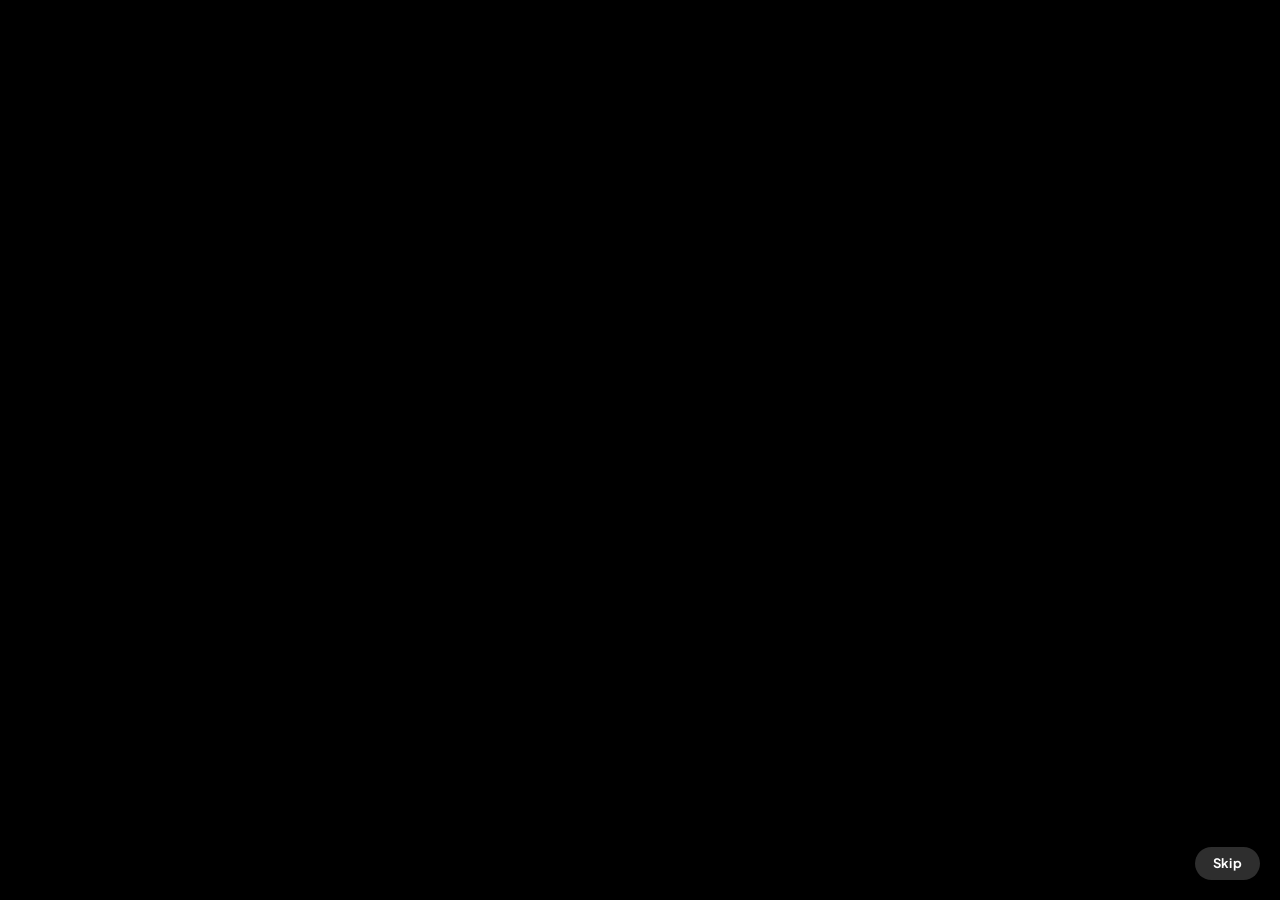
==== commit b1c2f532: "added new logo and splash screen" ====
--- a/index.html
+++ b/index.html
@@ -6,17 +6,95 @@
   <meta name="viewport" content="width=device-width, initial-scale=1">
   <title>Vardhaman Classes</title>
   <meta name="description" content="">
+  <style>
+    html, body {
+      margin: 0;
+      padding: 0;
+      overflow-anchor: none;
+    }
+
+    /* Keep site out of layout while splash plays (no background scroll). */
+    html.vc-splash-active .vc-page {
+      display: none !important;
+    }
+
+    .vc-splash {
+      position: fixed !important;
+      top: 0 !important;
+      right: 0 !important;
+      bottom: 0 !important;
+      left: 0 !important;
+      z-index: 99999 !important;
+      width: 100% !important;
+      height: 100% !important;
+      margin: 0 !important;
+      background: #000;
+      display: flex;
+      align-items: center;
+      justify-content: center;
+    }
+
+    .vc-splash-video {
+      width: 100%;
+      height: 100%;
+      object-fit: contain;
+      background: #000;
+    }
+
+    .vc-splash-skip-btn {
+      position: absolute;
+      right: 20px;
+      bottom: 20px;
+      z-index: 2;
+      border: 0;
+      border-radius: 999px;
+      padding: 10px 18px;
+      font: 700 13px/1 "Plus Jakarta Sans", system-ui, sans-serif;
+      color: #fff;
+      background: rgba(255, 255, 255, 0.2);
+      cursor: pointer;
+    }
+
+    html.vc-splash-done .vc-splash {
+      display: none !important;
+    }
+  </style>
   <link rel="stylesheet" href="styles.css">
+  <script>
+    try {
+      if ("scrollRestoration" in history) history.scrollRestoration = "manual";
+      if (sessionStorage.getItem("VcSplashSeen") === "1") {
+        document.documentElement.classList.add("vc-splash-done");
+      } else {
+        document.documentElement.classList.add("vc-splash-active");
+      }
+    } catch (Error) {
+      document.documentElement.classList.add("vc-splash-active");
+    }
+  </script>
 </head>
 <body>
 
+<div id="SplashScreen" class="vc-splash" aria-label="Welcome splash video">
+  <video
+    id="SplashVideo"
+    class="vc-splash-video"
+    playsinline
+    muted
+    autoplay
+    preload="auto"
+  >
+    <source src="assets/SplashScreen.mp4" type="video/mp4">
+  </video>
+  <button type="button" class="vc-splash-skip-btn" id="SplashSkip">Skip</button>
+</div>
+
 <div class="vc-page">
 
   <header class="vc-header">
     <nav class="vc-nav vc-pad-x">
-      <a href="#home" class="vc-logo-link">
-        <span class="vc-logo-icon" data-text="Navigation.BrandInitial"></span>
-        <span class="vc-logo-text" data-text="Navigation.BrandName"></span>
+      <a href="#home" class="vc-logo-link" aria-label="Vardhaman Classes">
+        <img class="vc-logo-img" src="assets/Images/Logo.png" alt="Vardhaman Classes" data-src="Navigation.Logo">
       </a>
       <div class="vc-nav-actions">
         <span class="vc-navlinks" id="NavLinks"></span>
@@ -200,7 +278,7 @@
     <div class="vc-footer-grid vc-pad-x">
       <div>
         <div class="vc-footer-brand">
-          <span class="vc-logo-icon" data-text="Footer.BrandInitial"></span>
+          <img class="vc-logo-img vc-logo-img--footer" src="assets/Images/Logo.png" alt="Vardhaman Classes" data-src="Footer.Logo">
           <span class="vc-footer-logo-text" data-text="Footer.BrandName"></span>
         </div>
         <p class="vc-footer-desc" data-text="Footer.Description"></p>
@@ -227,6 +305,98 @@
 
 </div>
 
+<script>
+(function () {
+  const Splash = document.getElementById("SplashScreen");
+  const Video = document.getElementById("SplashVideo");
+  const SkipBtn = document.getElementById("SplashSkip");
+  const Page = document.querySelector(".vc-page");
+
+  function ResetDocumentPosition() {
+    const Html = document.documentElement;
+    const Body = document.body;
+
+    Html.removeAttribute("style");
+    Body.removeAttribute("style");
+
+    window.scrollTo(0, 0);
+    Html.scrollTop = 0;
+    Body.scrollTop = 0;
+    if (Page) Page.scrollTop = 0;
+  }
+
+  function FinishSplash() {
+    document.documentElement.classList.remove("vc-splash-active");
+    document.documentElement.classList.add("vc-splash-done");
+
+    try {
+      if (window.location.hash) {
+        history.replaceState(null, "", window.location.pathname + window.location.search);
+      }
+    } catch (Error) {}
+
+    if (Splash && Splash.parentNode) {
+      Splash.parentNode.removeChild(Splash);
+    }
+
+    ResetDocumentPosition();
+    document.dispatchEvent(new Event("VcSplashDone"));
+
+    window.requestAnimationFrame(function () {
+      ResetDocumentPosition();
+      window.requestAnimationFrame(ResetDocumentPosition);
+    });
+    window.setTimeout(ResetDocumentPosition, 50);
+    window.setTimeout(ResetDocumentPosition, 250);
+  }
+
+  function CloseSplash() {
+    if (window.VcSplashClosed) return;
+    window.VcSplashClosed = true;
+
+    if (Video) {
+      try { Video.pause(); } catch (Error) {}
+    }
+
+    try {
+      sessionStorage.setItem("VcSplashSeen", "1");
+    } catch (Error) {}
+
+    FinishSplash();
+  }
+
+  if (!Splash || document.documentElement.classList.contains("vc-splash-done")) {
+    CloseSplash();
+    return;
+  }
+
+  if (window.matchMedia && window.matchMedia("(prefers-reduced-motion: reduce)").matches) {
+    CloseSplash();
+    return;
+  }
+
+  if (SkipBtn) {
+    SkipBtn.addEventListener("click", function (Event) {
+      Event.preventDefault();
+      Event.stopPropagation();
+      CloseSplash();
+    });
+  }
+
+  if (Video) {
+    Video.addEventListener("ended", CloseSplash);
+    Video.addEventListener("error", CloseSplash);
+    var PlayPromise = Video.play();
+    if (PlayPromise && typeof PlayPromise.catch === "function") {
+      PlayPromise.catch(CloseSplash);
+    }
+  } else {
+    CloseSplash();
+  }
+
+  window.setTimeout(CloseSplash, 10000);
+})();
+</script>
 <script src="content.js"></script>
 <script src="script.js"></script>
 </body>
--- a/styles.css
+++ b/styles.css
@@ -425,10 +425,15 @@
 
   html {
     scroll-behavior: smooth;
+    overflow-anchor: none;
+    margin: 0;
+    padding: 0;
   }
 
   body {
     margin: 0;
+    padding: 0;
+    overflow-anchor: none;
   }
 
   input,
@@ -694,7 +699,7 @@
     color: var(--Teal);
     min-height: 100vh;
     -webkit-font-smoothing: antialiased;
-    overflow-x: hidden;
+    overflow-x: clip;
   }
 
   .vc-header {
@@ -724,6 +729,22 @@
     display: flex;
     align-items: center;
     gap: 11px;
+    line-height: 0;
+  }
+
+  .vc-logo-img {
+    height: 46px;
+    width: auto;
+    max-width: 140px;
+    object-fit: contain;
+    display: block;
+    flex: none;
+    background: transparent;
+  }
+
+  .vc-logo-img--footer {
+    height: 52px;
+    max-width: 160px;
   }
 
   .vc-logo-icon {
@@ -745,6 +766,65 @@
     font-weight: 700;
     font-size: 20px;
     color: var(--Teal);
+  }
+
+  .vc-splash {
+    position: fixed;
+    inset: 0;
+    z-index: 9999;
+    background: #000;
+    display: flex;
+    align-items: center;
+    justify-content: center;
+    opacity: 1;
+    visibility: visible;
+    transition: opacity 0.55s ease, visibility 0.55s ease;
+  }
+
+  .vc-splash.is-done,
+  html.vc-splash-done .vc-splash {
+    opacity: 0;
+    visibility: hidden;
+  }
+
+  .vc-splash.is-removed,
+  html.vc-splash-done .vc-splash.is-removed {
+    display: none !important;
+    pointer-events: none !important;
+  }
+
+  .vc-splash-video {
+    width: 100%;
+    height: 100%;
+    max-width: 100vw;
+    max-height: 100vh;
+    object-fit: contain;
+    display: block;
+    background: #000;
+  }
+
+  .vc-splash-skip-btn {
+    position: absolute;
+    right: 20px;
+    bottom: 20px;
+    z-index: 2;
+    border: 0;
+    border-radius: 999px;
+    padding: 10px 18px;
+    font-family: 'Plus Jakarta Sans', system-ui, sans-serif;
+    font-size: 13px;
+    font-weight: 700;
+    letter-spacing: 0.02em;
+    color: #fff;
+    background: rgba(255, 255, 255, 0.18);
+    backdrop-filter: blur(8px);
+    cursor: pointer;
+    transition: background 0.2s ease, transform 0.2s ease;
+  }
+
+  .vc-splash-skip-btn:hover {
+    background: rgba(255, 255, 255, 0.28);
+    transform: translateY(-1px);
   }
 
   .vc-nav-actions {
